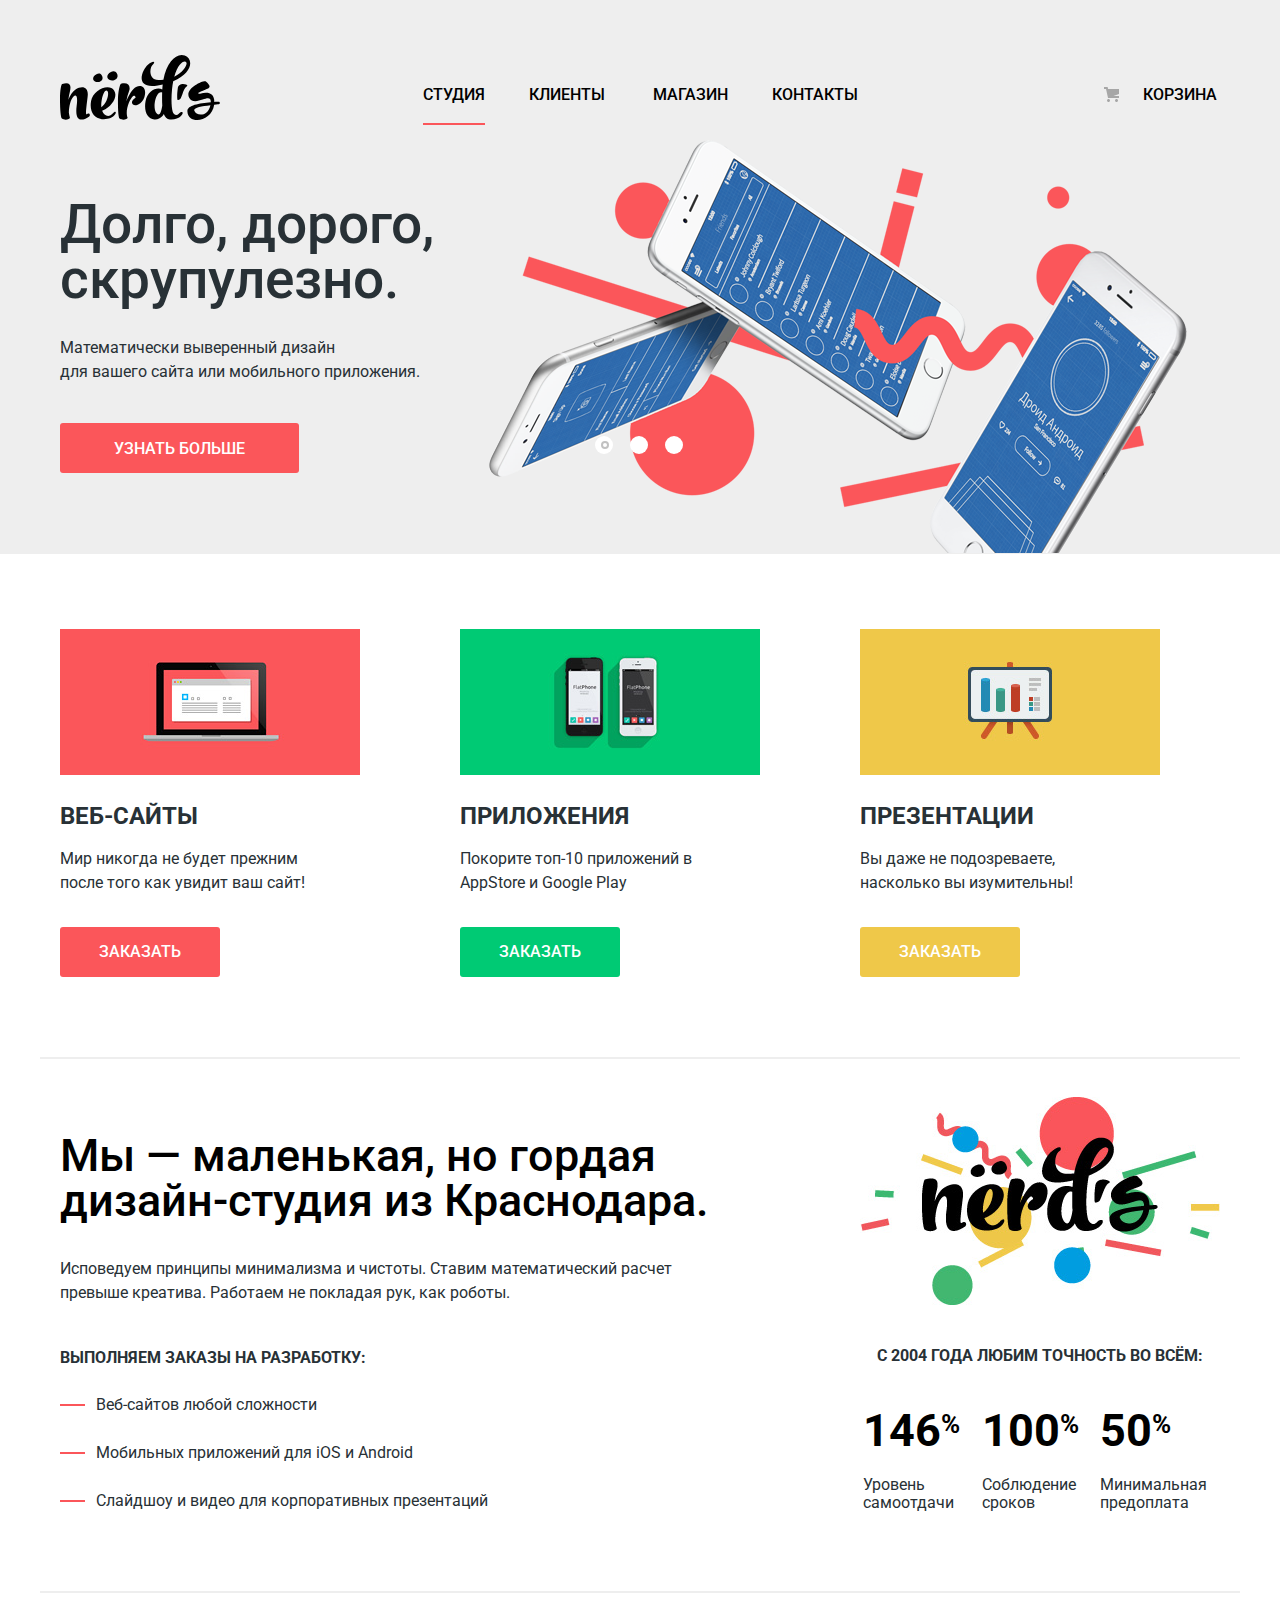
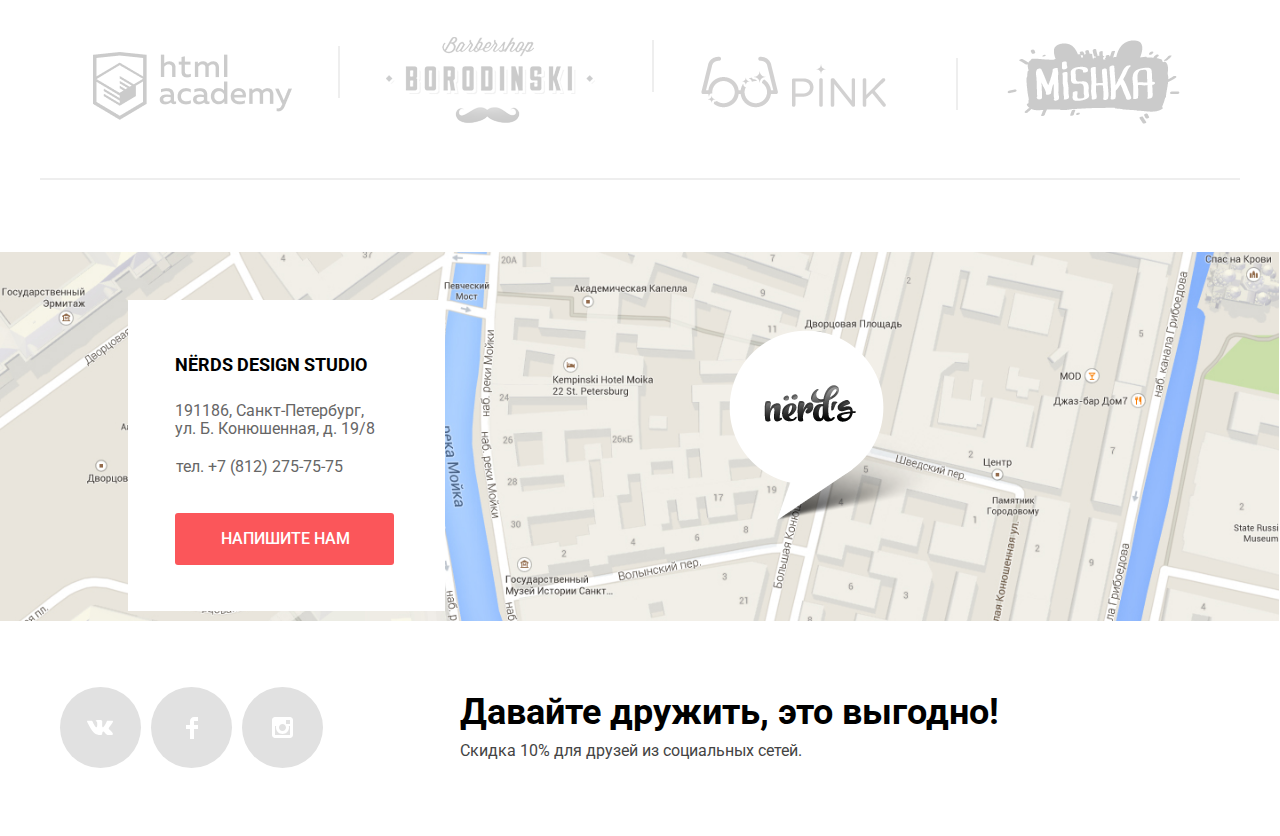
==== index.html @ eb1c71c3 "Вариант вёрстки к сдаче" ====
<!DOCTYPE html>
<html class="page" lang="ru">

<head>
  <meta charset="UTF-8">
  <meta name="viewport" content="width=device-width, initial-scale=1.0">
  <title>Nёrd's</title>
  <link href="https://fonts.googleapis.com/css2?family=Roboto:wght@400;500;700&display=swap" rel="stylesheet">
  <link rel="stylesheet" href="css/normalize.css">
  <link rel="stylesheet" href="css/style.css">
</head>

<body>
  <header class="main-header">
    <nav class="site-navigation">
      <div class="container">
        <div class="site-navigation-wrapper">
          <a class="header-logo"><img src="img/nerds-logo.svg" alt="Магазин сайтов Nёrd's" width="160" height="65"></a>
          <ul class="site-navigation-menu">
            <li class="site-navigation-item">
              <a href="index.html" class="navigation-current">Студия</a>
            </li>
            <li class="site-navigation-item"><a href="#">Клиенты</a>
            </li>
            <li class="site-navigation-item">
              <a href="catalog.html">Магазин</a>
            </li>
            <li class="site-navigation-item">
              <a href="#">Контакты</a>
            </li>
          </ul>
          <div class="cart">
            <a href="#" class="cart-item">Корзина</a>
          </div>
        </div>
      </div>
    </nav>
  </header>

  <main>
    <h1 class="visually-hidden">Магазин готовых сайтов Nёrd's</h1>
    <section class="features">
      <div class="features-wrapper container">
        <h2 class="visually-hidden">Преимущества</h2>
        <div class="slider">
          <ul class="slider-list">
            <li class="slider-item slider-item-active">
              <p class="slider-promo">Долго, дорого, скрупулезно.</p>
              <p class="slider-text">Математически выверенный дизайн<br> для вашего сайта или мобильного приложения.</p>
              <a href="#" class="btn btn-slider">Узнать больше</a>
            </li>
            <li class="slider-item">
              <p class="slider-promo">Любим математику как никто другой</p>
              <p class="slider-text">Никакого креатива, только математические формулы для расчета идеальных пропорций
              </p>
              <a href="#" class="btn">Узнать больше</a>
            </li>
            <li class="slider-item">
              <p class="slider-promo">Только ночь, только хардкор</p>
              <p class="slider-text">Работать днем, как все? Мы против этого. Ближе к полуночи работа только начинается.</p>
              <a href="#" class="btn">Узнать больше</a>
            </li>
          </ul>
          <ul class="slider-navigation">
            <li class="slider-navigation-dots">
              <button type="button" class="navigation-dots current-dot">
                <span class="visually-hidden">Первый слайд</span>
              </button>
            </li>
            <li class="slider-navigation-dots">
              <button type="button" class="navigation-dots">
                <span class="visually-hidden">Второй слайд</span>
              </button>
            </li>
            <li class="slider-navigation-dots">
              <button type="button" class="navigation-dots">
                <span class="visually-hidden">Третий слайд</span>
              </button>
            </li>
          </ul>
        </div>
      </div>
    </section>

    <section class="order container">
      <h2 class="visually-hidden">Выбрать заказ!</h2>
      <ul class="order-list">
        <li class="order-list-item">
          <div class="order-illustration">
            <img src="img/illustration-1.svg" width="300" height="146" alt="Изображение компьютера с вебсайтом">
          </div>
          <h2 class="order-title">Веб-сайты</h2>
          <p class="order-text">
            Мир никогда не будет прежним после того как увидит ваш сайт!
          </p>
          <a href="#" class="btn">Заказать</a>
        </li>
        <li class="order-list-item">
          <div class="order-illustration">
            <img src="img/illustration-2.svg" width="300" height="146" alt="Изображение приложения в телефоне">
          </div>
          <h2 class="order-title">Приложения</h2>
          <p class="order-text">
            Покорите топ-10 приложений в AppStore и Google Play
          </p>
          <a href="#" class="btn btn-green">Заказать</a>
        </li>
        <li class="order-list-item">
          <div class="order-illustration">
            <img src="img/illustration-3.svg" width="300" height="146" alt="Изображение доски с презентацией">
          </div>
          <h2 class="order-title">Презентации</h2>
          <p class="order-text">
            Вы даже не подозреваете, насколько вы изумительны!
          </p>
          <a href="#" class="btn btn-yellow">Заказать</a>
        </li>
      </ul>
    </section>

    <section class="advertising container">
      <h2 class="visually-hidden">О нас</h2>
      <div class="advertising-wrap">
        <p class="advertising-principles-title">
          Мы — маленькая, но гордая дизайн-студия из Краснодара.
        </p>
        <p class="advertising-principles-text">
          Исповедуем принципы минимализма и чистоты. Ставим математический расчет превыше креатива. Работаем не покладая
          рук, как роботы.
        </p>
        <h2 class="work-title">Выполняем заказы на разработку:</h2>
        <ul class="work-list">
          <li class="work-list-item">Веб-сайтов любой сложности</li>
          <li class="work-list-item">Мобильных приложений для iOS и Android</li>
          <li class="work-list-item">Слайдшоу и видео для корпоративных презентаций</li>
        </ul>
      </div>
      <div class="statistics-wrap">
        <div class="statistics-img">
          <img src="img/nerds-illustration-logo.png" width="360" height="208" alt="Логотип Nёrds">
        </div>
        <p class="statistics-title">С 2004 года любим точность во всём:</p>
        <table class="statistics-table">
          <tr class="statistics-title-cell">
            <th class="statistics-item">146<sup>%</sup></th>
            <th class="statistics-item">100<sup>%</sup></th>
            <th class="statistics-item">50<sup>%</sup></th>
          </tr>
          <tr class="statistics-text-cell">
            <td class="statistics-text-item">Уровень самоотдачи</td>
            <td class="statistics-text-item">Соблюдение сроков</td>
            <td class="statistics-text-item">Минимальная предоплата</td>
          </tr>
        </table>
      </div>
    </section>

    <section class="product container">
      <h2 class="visually-hidden">Наши работы</h2>
      <ul class="product-list">
        <li class="product-list-item product-adjustment-one">
          <a href="https://htmlacademy.ru/intensive/htmlcss">
            <img src="img/html-academy.png" width="199" height="68" alt="html academy">
          </a>
        </li>
        <li class="product-list-item product-adjustment-two">
          <a href="#">
            <img src="img/barber.png" width="209" height="90" alt="Barbershop BORODINSKI">
          </a>
        </li>
        <li class="product-list-item product-adjustment-three">
          <a href="#">
            <img src="img/pink.png" width="185" height="52" alt="Pink">
          </a>
        </li>
        <li class="product-list-item product-adjustment-four">
          <a href="#">
            <img src="img/mishka.png" width="173" height="64" alt="Mishka">
          </a>
        </li>
      </ul>
    </section>

  </main>

  <section class="contacts">
    <h2 class="visually-hidden">Как нас найти</h2>
    <div class="contacts-wrapper">
      <div class="map">
        <img src="img/map1.png" alt="Карта с местонахождением компании" width="1440" height="416">
        <div class="information-wrap">
          <h2 class="contacts-title">Nёrds design studio</h2>
          <p class="contacts-text">
            191186, Санкт-Петербург,<br>
            ул. Б. Конюшенная, д. 19/8
          </p>
          <p class="contacts-tel">
            <a href="tel:+7(812)275-75-75">тел. +7 (812) 275-75-75</a>
          </p>
          <button type="button" class="btn btn-contact">Напишите нам</button>
        </div>
        <div class="marker">
          <img src="img/map-marker1.png" width="231" height="190" alt="Маркер нашего местонахождения">
        </div>
      </div>
    </div>
  </section>

  <footer class="site-footer">
    <div class="container">
      <div class="site-footer-wrapper">
        <ul class="socials-list">
          <li class="socials-item">
            <a class ="social-button" href="#">
              <span class="visually-hidden">Вконтакте</span>
              <svg width="27" height="15" viewBox="0 0 27 15" fill="none" xmlns="http://www.w3.org/2000/svg">
                <path d="M16.138 11.51C17.094 11.201 18.318 13.55 19.621 14.449C20.599 15.13 21.348 14.983 21.348 14.983L24.821 14.933C24.821 14.933 26.636 14.821 25.778 13.379C25.707 13.259 25.275 12.31 23.193 10.357C21.016 8.31404 21.311 8.64504 23.932 5.11304C25.529 2.96004 26.168 1.64504 25.968 1.08504C25.776 0.546037 24.603 0.686037 24.603 0.686037L20.69 0.713037C20.309 0.714037 19.986 0.832037 19.839 1.22804C19.836 1.23204 19.218 2.89404 18.394 4.30704C16.653 7.29604 15.958 7.45504 15.67 7.26804C15.009 6.83504 15.176 5.53104 15.176 4.60404C15.176 1.70704 15.608 0.499037 14.33 0.187037C13.903 0.0830374 13.591 0.0150374 12.502 0.00503741C11.11 -0.0159626 9.92797 0.00503743 9.25797 0.334037C8.81297 0.557037 8.47197 1.04604 8.67897 1.07404C8.93897 1.10904 9.52197 1.23404 9.83397 1.66004C10.235 2.21204 10.223 3.44904 10.223 3.44904C10.223 3.44904 10.452 6.86004 9.68297 7.28304C9.15497 7.57304 8.43297 6.98104 6.87997 4.26704C6.08697 2.87904 5.48797 1.34504 5.48797 1.34504C5.48797 1.34504 5.37197 1.06004 5.16197 0.904037C4.91197 0.719037 4.56197 0.660037 4.56197 0.660037L0.84797 0.684037C0.84797 0.684037 0.28997 0.700037 0.0849697 0.946037C-0.0970303 1.16404 0.0699697 1.61404 0.0699697 1.61404C0.0699697 1.61404 2.97897 8.49504 6.27297 11.961C9.29297 15.143 12.725 14.932 12.725 14.932H14.28C14.28 14.932 14.749 14.878 14.989 14.62C15.213 14.38 15.203 13.929 15.203 13.929C15.203 13.929 15.172 11.82 16.138 11.51Z" fill="white"/>
                </svg>
            </a>
          </li>
          <li class="socials-item">
            <a class ="social-button" href="#">
              <span class="visually-hidden">Фейсбук</span>
              <svg width="12" height="22" viewBox="0 0 12 22" fill="none" xmlns="http://www.w3.org/2000/svg">
                <path d="M12 4V0H8C5.79086 0 4 1.79086 4 4V8H0V12H4V22H8V12H12V8H8V4H12Z" fill="white"/>
                </svg>
            </a>
          </li>
          <li class="socials-item">
            <a class ="social-button" href="#">
              <span class="visually-hidden">Инстаграм</span>
              <svg width="21" height="21" viewBox="0 0 21 21" fill="none" xmlns="http://www.w3.org/2000/svg">
                <path fill-rule="evenodd" clip-rule="evenodd" d="M3 0H18C19.65 0 21 1.35 21 3V18C21 19.65 19.65 21 18 21H3C1.35 21 0 19.65 0 18V3C0 1.35 1.35 0 3 0ZM14 10.5C14 8.57 12.43 7 10.5 7C8.57 7 7 8.57 7 10.5C7 12.43 8.57 14 10.5 14C12.43 14 14 12.43 14 10.5ZM3 18V9H4.181C4.0626 9.49127 4.00186 9.99467 4 10.5C4 14.0899 6.91015 17 10.5 17C14.0899 17 17 14.0899 17 10.5C16.9986 9.99464 16.9379 9.49118 16.819 9H18V18H3ZM14 7H18V3H14V7Z" fill="white"/>
                </svg>
            </a>
          </li>
        </ul>
        <div class="discount">
          <p class="discount-title">Давайте дружить, это выгодно!</p>
          <p class="discount-text">Скидка 10% для друзей из социальных сетей.</p>
        </div>
      </div>
    </div>
  </footer>

  <section class="modal">
    <div class="modal-window">
      <h2 class="modal-title">Напишите нам</h2>
      <button type="button" class="modal-close">
        <span class="visually-hidden">Закрыть</span>
      </button>
      <form action="https://echo.htmlacademy.ru" method="post" class="client-form">
        <div class="person-block">
          <label for="person-field">Ваше имя:</label>
          <input type="text" name="person" id="person-field" placeholder="Имя Фамилия">
        </div>
        <div class="email-block">
          <label for="email-field">Ваш email:</label>
          <input type="email" name="email" id="email-field" placeholder="email@example.com">
        </div>
        <div class="message-block">
          <label for="message-form">Текст письма:</label>
          <textarea name="message" id="message-form" rows="5">В свободной форме</textarea>
        </div>
        <div class="submit-block">
          <button type="button" class="btn">Отправить</button>
        </div>
      </form>
    </div>
  </section>

</body>

</html>
---- css/style.css ----
:root {
  --advance-black: #000000;
  --basic-black: #283136;
  --basic-gray: #EEEEEE;
  --modal-close: rgba(251, 86, 90, 0.3);
  --checkbox: #4D4D4D;
  --icon-color: #E1E1E1;

  --special-red: #FB565A;
  --special-red-hower: #E74246;
  --special-red-focus: #D7373B;
  --special-green: #00CA74;
  --special-green-hower: #00BC6C;
  --special-green-focus: #00AA62;
  --special-yellow: #EFC849;
  --special-yellow-hower: #EAB534;
  --special-yellow-focus: #E5A722;
  --special-gray: #444444;
  --extra-gray: #666666;
  --special-white: #ffffff;
  --special-paginator-grey: #DFDFDF;
  --special-scale-grey: #D7DCDF;
  --special-toggle-grey: #ABABAB;
  --current-dot: #C1C1C1;
}

body {
  min-width: 1200px;
  padding: 0;
  margin: 0;
  font-family: "Roboto", sans-serif;
  font-weight: 400;
  font-size: 16px;
  line-height: 24px;
  color: var(--basic-black);
}

a {
  text-decoration: none;
}

img {
  max-width: 100%;
  height: auto;
}

.page {
  height: 100%;
}

.container {
  width: 1160px;
  margin: 0 auto;
  padding-left: 20px;
  padding-right: 20px;
}

.main-header {
  padding-top: 49px;
  background-color: var(--basic-gray);
}

.inner-header {
  margin-bottom: 55px;
}

.header-logo {
  width: 160px;
  height: 65px;
  margin-right: 203px;
}

.inner-logo {
  cursor: pointer;
}

.inner-logo:active {
  opacity: 0.3;
}

.site-navigation {
  text-transform: uppercase;
  font-weight: 500;
  line-height: 30px;
  color: var(--advance-black);
}

.site-navigation-wrapper {
  display: flex;
  justify-content: flex-start;
  align-items: center;
}

.site-navigation-item {
  margin-right: 44px;
}

.site-navigation-item:nth-child(2n) {
  margin-right: 48px;
}

.site-navigation-menu {
  display: flex;
  flex-wrap: wrap;
  justify-content: flex-start;
  align-items: center;
  margin: 0;
  padding: 0;
  margin-right: 187px;
  margin-top: 17px;
  list-style: none;
}

.cart {
  margin-top: 17px;
}

.cart .cart-item {
  position: relative;
  margin-right: 0;
  padding-left: 50px;
}

.cart-item::before {
  content: "";
  position: absolute;
  top: 20px;
  left: 11px;
  width: 15px;
  height: 15px;
  background-image: url("../img/cart-icon.svg");
  background-repeat: no-repeat;
  background-position: 0 0;
}

.site-navigation-menu a,
.cart a {
  display: block;
  margin: 0;
  padding: 13px 0;
  color: var(--advance-black);
}

.navigation-current {
  position: relative;
  top: 1px;
  border-bottom: 2px solid var(--special-red);
}

.site-navigation-menu a:hover,
.cart a:hover {
  color: var(--special-red);
}

.site-navigation-menu a:focus,
.cart a:focus {
  color: var(--advance-black);
  opacity: 0.3;
}

.main-title {
  margin: 0;
  padding-top: 72px;
  padding-bottom: 110px;
  padding-right: 18px;
  font-size: 55px;
  line-height: 55px;
  font-weight: 500;
  text-align: center;
  color: var(--advance-black);
}

.page-catalog {
  display: flex;

}

.sort-block {
  display: flex;
  flex-wrap: wrap;
  justify-content: space-between;
  align-items: baseline;
  margin-bottom: 48px;
}

.sort-list {
  display: flex;
  flex-wrap: wrap;
  margin: 0;
  padding: 0;
  list-style: none;
}

.sort-list-item {
  margin-right: 25px;
}

.sort-list-item:last-child {
  margin-right: 48px;
}

.sort-btn {
  font-size: 14px;
  line-height: 18px;
  color: var(--advance-black);
  text-transform: uppercase;
  opacity: 0.3;
  text-decoration: none;
}

.sort-icon {
  opacity: 0.2;
}

.sort-down {
  margin-right: 14px;
}

.sort-up-icon {
  transform: rotate(180deg);
}

.sort-btn:hover,
.sort-icon:hover {
  color: var(--advance-black);
  opacity: 0.6;
}

.sort-btn:active,
.sort-btn:visited,
.sort-btn-visited,
.sort-icon:active,
.sort-active {
  opacity: 1;
  color: var(--advance-black);
}

/* filter block */

.filters {
  width: 260px;
  margin-right: 140px;
}


.filter-item {
  padding: 0;
  margin: 0;
  margin-bottom: 54px;
  border: none;
}

.range-filter {
  width: 260px;
  margin-top: 35px;
}

.range-controls {
  position: relative;
  height: 41px;
  margin-bottom: 14px;
  padding-top: 39px;
  padding-left: 20px;
  padding-right: 20px;
  background-color: var(--basic-gray);
  border-radius: 3px;
}

.range-controls .scale {
  height: 2px;
  background: var(--special-scale-grey);
}

.range-controls .bar {
  width: 70%;
  height: 2px;
  background: var(--special-green);
}

.range-controls .toggle {
  position: absolute;
  top: 31px;
  left: 0;
  width: 4px;
  height: 4px;
  padding: 0;
  border: 8px solid var(--special-white);
  background-color: var(--special-toggle-grey);
  border-radius: 50%;
  box-shadow: 0 2px 1px rgba(0, 0, 0, 0.15);
  cursor: pointer;
}

.range-controls .toggle-min {
  left: 18px;
}

.range-controls .toggle-max {
  left: 160px;
}

.price-controls {
  display: flex;
  justify-content: space-between;
}

.filters legend {
  font-size: 18px;
  line-height: 30px;
  font-weight: 700;
  margin-bottom: 14px;
  color: var(--advance-black);
  text-transform: uppercase;
}

.price-controls label {
  font-family: "Roboto", "Arial", sans-serif;
  text-transform: uppercase;
  font-size: 16px;
  line-height: 19px;
  color: var(--basic-black);
}

.price-controls input {
  width: 60px;
  margin-left: 10px;
  padding: 10px;
  padding-left: 16px;
  padding-right: 2px;
  text-align: center;
  color: var(--basic-black);
  border: none;
  border-radius: 5px;
  background: var(--basic-gray);
  font-family: inherit;
  font-size: inherit;
}

.max-price input {
  margin-left: 8px;
  padding: 10px;
}

.filter ul {
  margin: 0;
  padding: 0;
  list-style: none;
}

.btn-filter {
  font-size: 16px;
  line-height: 18px;
  font-weight: 500;
  padding: 17px 89px 15px 88px;
  text-align: center;
  color: var(--advance-black);
  background-color: var(--basic-gray);
  text-transform: uppercase;
  border-radius: 3px;
  border: none;
  cursor: pointer;
}

.filter-option {
  margin: 0;
  margin-bottom: 23px;
  padding: 0;
  border: none;
}

.filter-option:first-child {
  margin-bottom: 14px;
}

.filter-list:first-child {
  margin-bottom: 1px;
}

.filter-option label {
  position: relative;
  display: block;
  cursor: pointer;
  user-select: none;
  font-size: 16px;
  line-height: 19px;
  margin-bottom: 23px;
  padding-left: 37px;
  color: var(--basic-black);
}

.filter-input-checkbox+label::before {
  content: "";
  position: absolute;
  left: -3px;
  top: -2px;
  width: 20px;
  height: 20px;
  border: 2px solid var(--checkbox);
  border-radius: 2px;
  opacity: 0.4;
}

.filter-input-checkbox:checked+label::after {
  content: "";
  position: absolute;
  top: -1px;
  left: 2px;
  width: 22px;
  height: 17px;
  background-image: url("../img/tick.svg");
  opacity: 0.4;
}

.filter-input-radio+label::before {
  content: "";
  position: absolute;
  left: -1px;
  top: -3px;
  width: 19px;
  height: 19px;
  border: 3px solid var(--checkbox);
  border-radius: 50%;
  opacity: 0.4;
}

.filter-input-radio:checked+label::after {
  content: "";
  position: absolute;
  left: 7px;
  top: 5px;
  width: 9px;
  height: 9px;
  background-color: var(--checkbox);
  border-radius: 50%;
  opacity: 0.4;
}



.filter-input-checkbox:hover+label::before {
  opacity: 1;
}

.filter-input-checkbox:disabled,
.filter-input-radio:disabled {
  opacity: 0.1;
}

.filter-input-checkbox:disabled+label,
.filter-input-radio:disabled+label {
  opacity: 0.3;
}

/* order block */

.order {
  margin-bottom: 38px;
  padding-bottom: 80px;
  border-bottom: 2px solid var(--basic-gray);
}

.order-list {
  display: flex;
  flex-wrap: wrap;
  justify-content: flex-start;
  margin: 0;
  padding: 0;
  list-style: none;
}

.order-list-item {
  width: 300px;
  margin-right: 100px;
}

.order-list-item:nth-child(3) {
  margin-right: 0;
}

.order-illustration {
  margin-bottom: 19px;
}

.order-title {
  margin: 0;
  margin-bottom: 16px;
  font-size: 24px;
  line-height: 30px;
  font-weight: 700;
  text-transform: uppercase;
}

.order-text {
  margin: 0;
  margin-bottom: 32px;
  padding-right: 40px;
  text-align: left;
}

.btn {
  display: inline-block;
  padding: 16px 39px;
  font-size: 16px;
  line-height: 18px;
  font-weight: 500;
  text-align: center;
  color: var(--special-white);
  text-transform: uppercase;
  background-color: var(--special-red);
  border-radius: 3px;
  border: none;
  cursor: pointer;
}

.btn:focus {
  background-color: var(--special-red-focus);
  box-shadow: inset 0 3px 0 rgba(0, 1, 1, 0.1);
  opacity: 0.3;
}

.btn:hover {
  background-color: var(--special-red-hower);
}

.btn.disabled {
  cursor: default;
  opacity: 0.5;
  background-color: var(--special-red);
}

.btn-green {
  background-color: var(--special-green);
}

.btn-yellow {
  background-color: var(--special-yellow);
}

.btn-green:hover {
  background-color: var(--special-green-hower);
}

.btn-green:focus {
  background-color: var(--special-green-focus);
  box-shadow: inset 0 3px 0 rgba(0, 1, 1, 0.1);
}

.btn-yellow:hover {
  background-color: var(--special-yellow-hower);
}

.btn-yellow:focus {
  background-color: var(--special-yellow-focus);
  box-shadow: inset 0 3px 0 rgba(0, 1, 1, 0.1);
}

/* catalog block */

.catalog {
  margin-bottom: 56px;
}

.sort-title {
  font-size: 18px;
  line-height: 30px;
  font-weight: 700;
  margin: 0;
  margin-right: 266px;
  text-transform: uppercase;
  color: var(--advance-black);
}

.catalog-list {
  display: flex;
  flex-wrap: wrap;
  justify-content: space-between;
  margin: 0;
  padding: 0;
  list-style: none;
}

.catalog-list-item {
  position: relative;
  width: 360px;
  margin-bottom: 23px;
}

.catalog-image {
  margin: 0;
  object-fit: contain;
}

.browser {
  width: 360px;
  min-height: 40px;
  background-image: url(../img/browser.svg);
  background-repeat: no-repeat;
  background-position: 0 0;
  opacity: 0.12;
}

.price-label {
  display: none;
  position: absolute;
  text-align: center;
  box-sizing: border-box;
  min-height: 231px;
  width: 100%;
  top: 59%;
  left: 0;
  padding: 26px 80px 44px 80px;
  background-color: var(--basic-gray);
}

.catalog-list-item:hover .price-label,
.catalog-list-item:hover .browser {
  display: block;
  opacity: 1;
}

.price-label h3 {
  font-size: 18px;
  line-height: 30px;
  font-weight: 700;
  text-transform: uppercase;
  margin-bottom: 12px;
  color: var(--advance-black);
  cursor: pointer;
}

.price-label h3:hover {
  color: var(--special-red);
}

.price-label h3:active {
  color: var(--advance-black);
  opacity: 0.3;
}

.price-label p {
  color: var(--extra-gray);
}

.price-label .btn {
  display: block;
  width: 100%;
  border-radius: 3px;
}

/* footer-block */

.site-footer {
  margin-top: 66px;
  padding-bottom: 68px;
}

.site-footer-wrapper {
  display: flex;
  align-items: center;
}

.socials-list {
  display: flex;
  justify-content: center;
  align-items: center;
  margin: 0;
  margin-right: 127px;
  padding: 0;
  list-style: none;
}

.socials-item {
  margin-right: 10px;
}

.social-button {
  display: flex;
  justify-content: center;
  align-items: center;
  width: 81px;
  height: 81px;
  background-color: var(--icon-color);
  border-radius: 50%;
}

.social-button:hover {
  background-color: var(--special-red-hower);
}

.social-button:active {
  background-color: var(--special-red-focus);
  box-shadow: inset 0px 3px 0px rgba(0, 1, 1, 0.1);
}

.social-button:active path {
  opacity: 0.3;
}

.discount {
  width: 660px;
}

.discount-title {
  font-size: 36px;
  line-height: 36px;
  font-weight: 700;
  margin: 0;
  margin-bottom: 10px;
  color: var(--advance-black);
}

.discount-text {
  margin: 0;
  font-size: 16px;
  line-height: 22px;
  color: var(--special-gray);
}

/* slider */

.features {
  margin-bottom: 75px;
  background-color: var(--basic-gray);
}

.slider {
  position: relative;
  width: 1160px;
}

.slider-list {
  position: relative;
  min-height: 430px;
  width: 1160px;
  margin: 0;
  padding: 0;
  list-style: none;

}

.slider-item {
  position: absolute;
  text-align: left;
  z-index: 1;
  min-height: 430px;
  width: 1160px;
  opacity: 0;
}

.slider-item-active {
  opacity: 1;
  z-index: 2;
}

.slider-item:nth-child(1) {
  background-image: url(../img/nerds-index-slide1.png);
  background-repeat: no-repeat;
  background-position: 395px -2px;
}

.slider-item:nth-child(2) {
  background-image: url(../img/nerds-index-slide2.png);
  background-repeat: no-repeat;
  background-position: 395px -2px;
}

.slider-item:nth-child(3) {
  background-image: url(../img/nerds-index-slide3.png);
  background-repeat: no-repeat;
  background-position: 395px -2px;
}

.slider-promo {
  width: 538px;
  font-size: 55px;
  font-weight: 500;
  line-height: 55px;
  margin: 0;
  margin-bottom: 29px;
  padding-top: 73px;
}

.slider-text {
  width: 416px;
  margin-bottom: 39px;
}

.slider-navigation {
  position: absolute;
  display: flex;
  justify-content: space-between;
  min-width: 88px;
  bottom: 93px;
  right: 537px;
  z-index: 20;
  width: 88px;
  margin: 0;
  padding: 0;
  list-style: none;
}

.slider-navigation-dots .navigation-dots {
  position: relative;
  padding: 0;
  width: 18px;
  height: 18px;
  background-color: var(--special-white);
  border: 0;
  border-radius: 50%;
  cursor: pointer;
}

.current-dot::before {
  content: "";
  position: absolute;
  top: 28%;
  left: 31%;
  width: 4px;
  height: 4px;
  background-color: var(--special-white);
  border-radius: 50%;
  border: 2px solid var(--current-dot);
}

.slider-item .btn {
  padding: 17px 54px 15px 54px;
  border-radius: 3px;
}

/* .slider-item .btn:hover {
  background-color: var(--special-red-hower);
} */

/* advertising block */

.advertising {
  display: flex;
  margin-bottom: 54px;
}

.advertising-wrap {
  width: 900px;
  margin-right: 121px;
  padding-top: 36px;
}

.advertising-principles-title {
  font-size: 45px;
  font-weight: 500;
  line-height: 45px;
  margin: 0;
  margin-bottom: 34px;
  color: var(--advance-black);
}

.advertising-principles-text {
  margin: 0;
  margin-bottom: 41px;
}

.work-title {
  font-size: 16px;
  line-height: 24px;
  padding: 0;
  margin: 0;
  margin-bottom: 23px;
  font-weight: 700;
  text-transform: uppercase;
  color: var(--basic-black);
}

.work-list {
  padding: 0;
  margin: 0;
  list-style: none;
}

.work-list-item {
  position: relative;
  padding-left: 36px;
  margin-bottom: 24px;
}

.work-list-item::before {
  content: "";
  position: absolute;
  left: -0%;
  top: 44%;
  width: 25px;
  height: 2px;
  background-color: var(--special-red);
}

.statistics-wrap {
  width: 360px;
  box-sizing: border-box;
}

.statistics-img {
  width: 360px;
  height: 208px;
}

.statistics-title {
  margin: 0;
  padding-top: 39px;
  padding-bottom: 28px;
  font-weight: 700;
  text-align: center;
  text-transform: uppercase;
}

.statistics-item {
  width: 120px;
  font-size: 45px;
  line-height: 64px;
  font-weight: 700;
  text-align: left;
  color: var(--advance-black);
}

.statistics-item sup {
  font-size: 26px;
  line-height: 40px;
  color: var(--advance-black);
}

.statistics-text-item {
  font-size: inherit;
  line-height: 18px;
}

.statistics-text-item {
  padding-top: 10px;
}

/* product block */

.product {
  margin-bottom: 72px;
  padding-top: 44px;
  padding-bottom: 44px;
  border-top: 2px solid var(--basic-gray);
  border-bottom: 2px solid var(--basic-gray);
}

.product-list-item {
  position: relative;
}

.product-list {
  display: flex;
  flex-wrap: wrap;
  justify-content: space-between;
  margin: 0;
  padding: 0;
  align-items: center;
  list-style: none;
}

/* .product-list-item {
  padding-right: 68px;
  padding-left: 30px;
} */

/* .product-list-item:nth-child(4) {
  padding-left: 0;
  padding-right: 1px;
} */

.product-adjustment-one {
  padding-left: 33px;
  padding-top: 8px;
}

.product-adjustment-two {
  padding-right: 13px;
}

.product-adjustment-three {
  padding-right: 27px;
}

.product-adjustment-four {
  padding-right: 40px;
}

.product-list-item:not(:nth-child(4))::before {
  content: "";
  position: absolute;
  width: 2px;
  height: 52px;
  left: 120%;
  top: 3%;;
  background-color: var(--basic-gray);
}

.product-list-item img {
  opacity: 0.2;
  cursor: pointer;
}

.product-list-item img:hover {
  opacity: 1;
}

.product-list-item img:active {
  opacity: 0.1;
}

/* pagination */

.tor {
  padding-top: 25px;
  padding-bottom: 5px;
}

.paginator-list {
  display: flex;
  flex-wrap: wrap;
  justify-content: flex-start;
  padding: 0;
  margin: 0;
  list-style: none;
}

.paginator-list-item a {
  display: block;
}

.paginator-list-item {
  margin-right: 11px;
  padding: 17px 20px 15px 20px;
  background-color: var(--basic-gray);
  border-radius: 3px;
  cursor: pointer;
}

.paginator-list-item.btn {
  padding: 17px 77px 15px 78px;
  color: var(--advance-black);
  background-color: var(--basic-gray);
}

.paginator-list-item a {
  font-weight: 500;
  line-height: 18px;
  color: var(--advance-black);
}

.paginator-list-item:hover {
  background-color: var(--special-paginator-grey);
}

.paginator-list-item:active {
  box-shadow: inset 0 3px 0 rgba(0, 1, 1, 0.1);
  opacity: 0.3;
}

.paginator-list-item a:visited,
.pagination-visited-item {
  padding: 12px 18px 12px 18px;
  border: 3px solid #DBDBDB;
  background: rgba(0, 0, 0, 0.0001);
}

/* contacts block */

.contacts-wrapper {
  display: flex;
  justify-content: center;
  align-items: center;
  padding-right: 1px;
}

.map {
  position: relative;
}

.map img {
  display: block;
  width: 100%;
}

.information-wrap {
  position: absolute;
  left: 10%;
  top: 13%;
  padding: 50px 51px 46px 47px;
  text-align: left;
  background-color: var(--special-white);
}

.contacts-title {
  margin: 0;
  margin-bottom: 22px;
  font-size: 18px;
  line-height: 30px;
  font-weight: 700;
  text-transform: uppercase;
  color: var(--advance-black);
}

.contacts-text {
  margin: 0;
  margin-bottom: 20px;
  line-height: 18px;
  color: var(--extra-gray);
}

.contacts-tel {
  padding-left: 1px;
  margin: 0;
  margin-bottom: 37px;
  line-height: 18px;
  text-decoration: none;
  cursor: pointer;
}

.contacts-tel a {
  color: var(--extra-gray);
}

.btn-contact {
  padding: 17px 44px 17px 46px;
}

.marker {
  position: absolute;
  left: 57%;
  top: 21%;
}

/* modal */

.modal {
  display: none;
}

.modal-window {
  width: 760px;
  min-height: 445px;
  position: fixed;
  top: 23%;
  left: 20%;
  background-color: var(--special-white);
  box-shadow: 0 20px 40px rgba(0, 0, 0, 0.4);
  padding: 63px 99px 84px 100px;
  z-index: 30;
}

.client-form {
  display: grid;
  grid-template-rows: repeat(3, 1fr);
  grid-template-columns: repeat(2, 1fr);
  grid-column-gap: 40px;
  grid-row-gap: 34px;
}

.modal-title {
  width: 311px;
  font-size: 45px;
  line-height: 53px;
  font-weight: 700;
  margin: 0;
  margin-bottom: 37px;
  color: var(--advance-black);
  box-sizing: border-box;
}

.client-form label {
  display: block;
  margin-bottom: 9px;
  font-size: 16px;
  line-height: 18px;
  font-weight: 700;
  color: var(--advance-black);
}

.client-form input {
  display: block;
  width: 323px;
  padding: 16px;
  padding-bottom: 12px;
  font-size: 16px;
  line-height: 18px;
  font-weight: 400;
  border: 2px solid var(--special-toggle-grey);
  background-color: transparent;
  color: var(--special-gray);
  opacity: 0.5;
  outline: none;
}

.client-form input:hover {
  border: 2px solid var(--extra-gray)
}

.client-form input:focus {
  color: var(--special-gray);
  opacity: 1;
  border: 2px solid var(--advance-black);
}

.client-form input:invalid {
  color: var(--special-red);
  border: 2px solid var(--special-red);
  opacity: 1;
}

.client-form textarea {
  display: block;
  width: 760px;
  min-height: 118px;
  padding-left: 16px;
  padding-top: 16px;
  line-height: 18px;
  font-weight: 400;
  color: var(--special-gray);
  border: 2px solid var(--special-toggle-grey);
  opacity: 0.5;
  box-sizing: border-box;
  outline: none;
}

.client-form textarea:hover {
  border: 2px solid var(--extra-gray)
}

.client-form textarea:focus {
  color: var(--special-gray);
  opacity: 1;
  border: 2px solid var(--advance-black);
}

.client-form .btn {
  display: block;
  margin-top: 14px;
  padding: 17px 84px 15px 85px;
}

.person-block {
  grid-column: 1/2;
  grid-row: 1/2;
}

.email-block {
  grid-column: 2/3;
  grid-row: 1/2;
}

.message-block {
  grid-column: 1/3;
  grid-row: 2/3;
}

.submit-block {
  grid-column: 1/2;
  grid-row: 3/4;
}

.modal-close {
  position: absolute;
  top: 10%;
  right: 10%;
  width: 21px;
  height: 21px;
  background-color: transparent;
  border: 0;
  cursor: pointer;
}

.modal-close::before,
.modal-close::after {
  content: "";
  position: absolute;
  width: 5px;
  height: 26px;
  background-color: var(--modal-close);
}

.modal-close::before {
  transform: rotate(45deg);
}

.modal-close::after {
  transform: rotate(-45deg);
}

.modal-close:hover::before,
.modal-close:hover::after {
  background-color: var(--special-red-hower)
}

.modal-close:active::before,
.modal-close:active::after {
  opacity: 0.1;
}

.visually-hidden:not(:focus):not(:active),
input[type="checkbox"].visually-hidden,
input[type="radio"].visually-hidden {
  position: absolute;
  width: 1px;
  height: 1px;
  margin: -1px;
  border: 0;
  padding: 0;
  white-space: nowrap;
  clip-path: inset(100%);
  clip: rect(0 0 0 0);
  overflow: hidden;
}
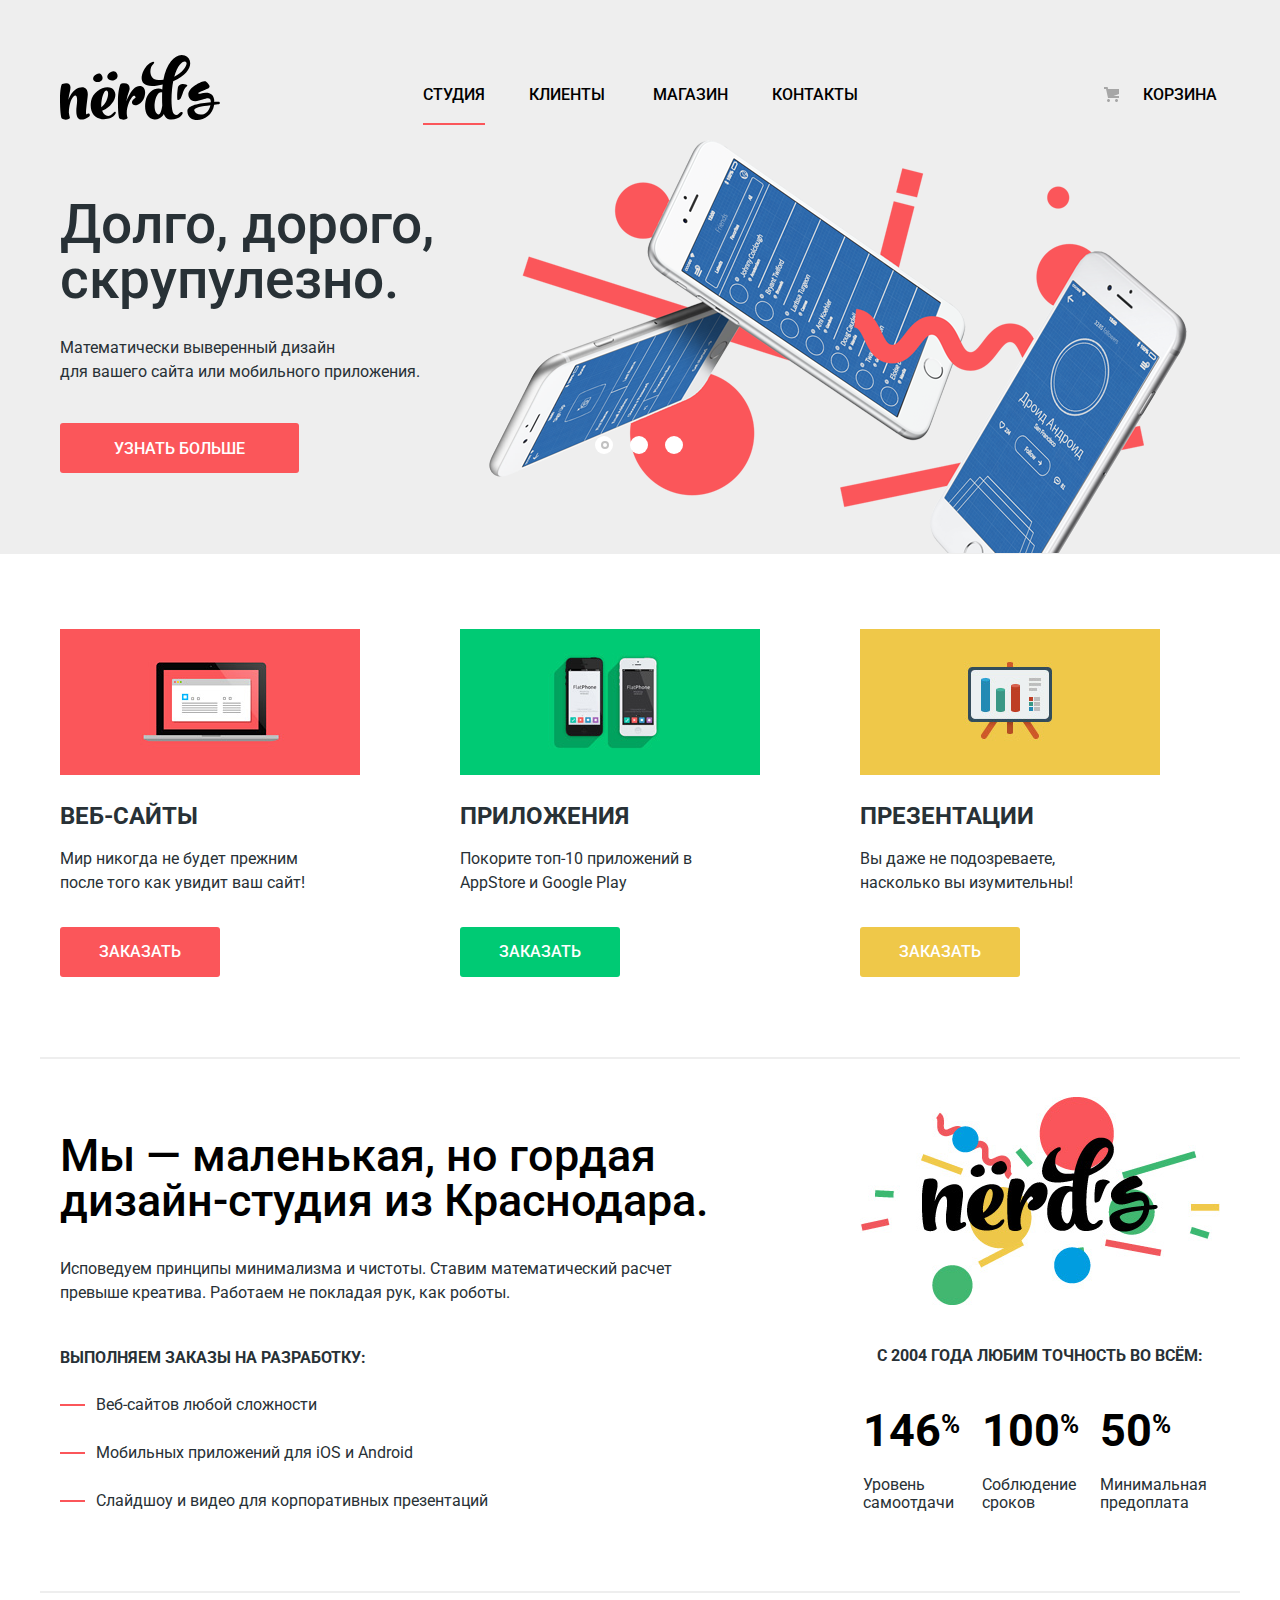
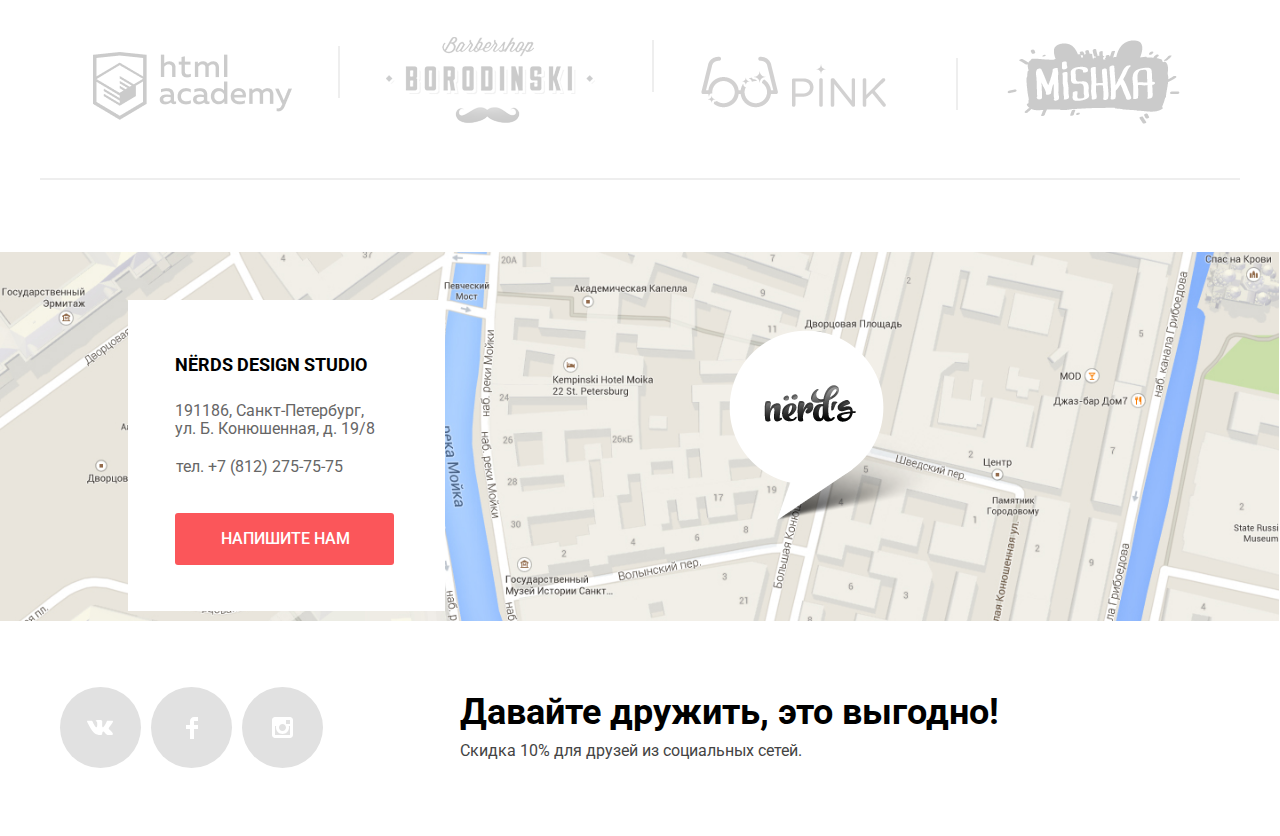
==== commit 7c50dc09: "Начало правок" ====
--- a/index.html
+++ b/index.html
@@ -57,7 +57,8 @@
             </li>
             <li class="slider-item">
               <p class="slider-promo">Только ночь, только хардкор</p>
-              <p class="slider-text">Работать днем, как все? Мы против этого. Ближе к полуночи работа только начинается.</p>
+              <p class="slider-text">Работать днем, как все? Мы против этого. Ближе к полуночи работа только начинается.
+              </p>
               <a href="#" class="btn">Узнать больше</a>
             </li>
           </ul>
@@ -87,7 +88,7 @@
       <ul class="order-list">
         <li class="order-list-item">
           <div class="order-illustration">
-            <img src="img/illustration-1.svg" width="300" height="146" alt="Изображение компьютера с вебсайтом">
+            <img src="img/illustration-1.jpg" width="300" height="146" alt="Изображение компьютера с вебсайтом">
           </div>
           <h2 class="order-title">Веб-сайты</h2>
           <p class="order-text">
@@ -97,7 +98,7 @@
         </li>
         <li class="order-list-item">
           <div class="order-illustration">
-            <img src="img/illustration-2.svg" width="300" height="146" alt="Изображение приложения в телефоне">
+            <img src="img/illustration-2.jpg" width="300" height="146" alt="Изображение приложения в телефоне">
           </div>
           <h2 class="order-title">Приложения</h2>
           <p class="order-text">
@@ -107,7 +108,7 @@
         </li>
         <li class="order-list-item">
           <div class="order-illustration">
-            <img src="img/illustration-3.svg" width="300" height="146" alt="Изображение доски с презентацией">
+            <img src="img/illustration-3.jpg" width="300" height="146" alt="Изображение доски с презентацией">
           </div>
           <h2 class="order-title">Презентации</h2>
           <p class="order-text">
@@ -195,7 +196,7 @@
             ул. Б. Конюшенная, д. 19/8
           </p>
           <p class="contacts-tel">
-            <a href="tel:+7(812)275-75-75">тел. +7 (812) 275-75-75</a>
+            <a href="tel:+7812275-75-75">тел. +7 (812) 275-75-75</a>
           </p>
           <button type="button" class="btn btn-contact">Напишите нам</button>
         </div>
@@ -211,27 +212,31 @@
       <div class="site-footer-wrapper">
         <ul class="socials-list">
           <li class="socials-item">
-            <a class ="social-button" href="#">
+            <a class="social-button" href="#">
               <span class="visually-hidden">Вконтакте</span>
               <svg width="27" height="15" viewBox="0 0 27 15" fill="none" xmlns="http://www.w3.org/2000/svg">
-                <path d="M16.138 11.51C17.094 11.201 18.318 13.55 19.621 14.449C20.599 15.13 21.348 14.983 21.348 14.983L24.821 14.933C24.821 14.933 26.636 14.821 25.778 13.379C25.707 13.259 25.275 12.31 23.193 10.357C21.016 8.31404 21.311 8.64504 23.932 5.11304C25.529 2.96004 26.168 1.64504 25.968 1.08504C25.776 0.546037 24.603 0.686037 24.603 0.686037L20.69 0.713037C20.309 0.714037 19.986 0.832037 19.839 1.22804C19.836 1.23204 19.218 2.89404 18.394 4.30704C16.653 7.29604 15.958 7.45504 15.67 7.26804C15.009 6.83504 15.176 5.53104 15.176 4.60404C15.176 1.70704 15.608 0.499037 14.33 0.187037C13.903 0.0830374 13.591 0.0150374 12.502 0.00503741C11.11 -0.0159626 9.92797 0.00503743 9.25797 0.334037C8.81297 0.557037 8.47197 1.04604 8.67897 1.07404C8.93897 1.10904 9.52197 1.23404 9.83397 1.66004C10.235 2.21204 10.223 3.44904 10.223 3.44904C10.223 3.44904 10.452 6.86004 9.68297 7.28304C9.15497 7.57304 8.43297 6.98104 6.87997 4.26704C6.08697 2.87904 5.48797 1.34504 5.48797 1.34504C5.48797 1.34504 5.37197 1.06004 5.16197 0.904037C4.91197 0.719037 4.56197 0.660037 4.56197 0.660037L0.84797 0.684037C0.84797 0.684037 0.28997 0.700037 0.0849697 0.946037C-0.0970303 1.16404 0.0699697 1.61404 0.0699697 1.61404C0.0699697 1.61404 2.97897 8.49504 6.27297 11.961C9.29297 15.143 12.725 14.932 12.725 14.932H14.28C14.28 14.932 14.749 14.878 14.989 14.62C15.213 14.38 15.203 13.929 15.203 13.929C15.203 13.929 15.172 11.82 16.138 11.51Z" fill="white"/>
-                </svg>
+                <path
+                  d="M16.138 11.51C17.094 11.201 18.318 13.55 19.621 14.449C20.599 15.13 21.348 14.983 21.348 14.983L24.821 14.933C24.821 14.933 26.636 14.821 25.778 13.379C25.707 13.259 25.275 12.31 23.193 10.357C21.016 8.31404 21.311 8.64504 23.932 5.11304C25.529 2.96004 26.168 1.64504 25.968 1.08504C25.776 0.546037 24.603 0.686037 24.603 0.686037L20.69 0.713037C20.309 0.714037 19.986 0.832037 19.839 1.22804C19.836 1.23204 19.218 2.89404 18.394 4.30704C16.653 7.29604 15.958 7.45504 15.67 7.26804C15.009 6.83504 15.176 5.53104 15.176 4.60404C15.176 1.70704 15.608 0.499037 14.33 0.187037C13.903 0.0830374 13.591 0.0150374 12.502 0.00503741C11.11 -0.0159626 9.92797 0.00503743 9.25797 0.334037C8.81297 0.557037 8.47197 1.04604 8.67897 1.07404C8.93897 1.10904 9.52197 1.23404 9.83397 1.66004C10.235 2.21204 10.223 3.44904 10.223 3.44904C10.223 3.44904 10.452 6.86004 9.68297 7.28304C9.15497 7.57304 8.43297 6.98104 6.87997 4.26704C6.08697 2.87904 5.48797 1.34504 5.48797 1.34504C5.48797 1.34504 5.37197 1.06004 5.16197 0.904037C4.91197 0.719037 4.56197 0.660037 4.56197 0.660037L0.84797 0.684037C0.84797 0.684037 0.28997 0.700037 0.0849697 0.946037C-0.0970303 1.16404 0.0699697 1.61404 0.0699697 1.61404C0.0699697 1.61404 2.97897 8.49504 6.27297 11.961C9.29297 15.143 12.725 14.932 12.725 14.932H14.28C14.28 14.932 14.749 14.878 14.989 14.62C15.213 14.38 15.203 13.929 15.203 13.929C15.203 13.929 15.172 11.82 16.138 11.51Z"
+                  fill="white" />
+              </svg>
             </a>
           </li>
           <li class="socials-item">
-            <a class ="social-button" href="#">
+            <a class="social-button" href="#">
               <span class="visually-hidden">Фейсбук</span>
               <svg width="12" height="22" viewBox="0 0 12 22" fill="none" xmlns="http://www.w3.org/2000/svg">
-                <path d="M12 4V0H8C5.79086 0 4 1.79086 4 4V8H0V12H4V22H8V12H12V8H8V4H12Z" fill="white"/>
-                </svg>
+                <path d="M12 4V0H8C5.79086 0 4 1.79086 4 4V8H0V12H4V22H8V12H12V8H8V4H12Z" fill="white" />
+              </svg>
             </a>
           </li>
           <li class="socials-item">
-            <a class ="social-button" href="#">
+            <a class="social-button" href="#">
               <span class="visually-hidden">Инстаграм</span>
               <svg width="21" height="21" viewBox="0 0 21 21" fill="none" xmlns="http://www.w3.org/2000/svg">
-                <path fill-rule="evenodd" clip-rule="evenodd" d="M3 0H18C19.65 0 21 1.35 21 3V18C21 19.65 19.65 21 18 21H3C1.35 21 0 19.65 0 18V3C0 1.35 1.35 0 3 0ZM14 10.5C14 8.57 12.43 7 10.5 7C8.57 7 7 8.57 7 10.5C7 12.43 8.57 14 10.5 14C12.43 14 14 12.43 14 10.5ZM3 18V9H4.181C4.0626 9.49127 4.00186 9.99467 4 10.5C4 14.0899 6.91015 17 10.5 17C14.0899 17 17 14.0899 17 10.5C16.9986 9.99464 16.9379 9.49118 16.819 9H18V18H3ZM14 7H18V3H14V7Z" fill="white"/>
-                </svg>
+                <path fill-rule="evenodd" clip-rule="evenodd"
+                  d="M3 0H18C19.65 0 21 1.35 21 3V18C21 19.65 19.65 21 18 21H3C1.35 21 0 19.65 0 18V3C0 1.35 1.35 0 3 0ZM14 10.5C14 8.57 12.43 7 10.5 7C8.57 7 7 8.57 7 10.5C7 12.43 8.57 14 10.5 14C12.43 14 14 12.43 14 10.5ZM3 18V9H4.181C4.0626 9.49127 4.00186 9.99467 4 10.5C4 14.0899 6.91015 17 10.5 17C14.0899 17 17 14.0899 17 10.5C16.9986 9.99464 16.9379 9.49118 16.819 9H18V18H3ZM14 7H18V3H14V7Z"
+                  fill="white" />
+              </svg>
             </a>
           </li>
         </ul>
@@ -263,12 +268,12 @@
           <textarea name="message" id="message-form" rows="5">В свободной форме</textarea>
         </div>
         <div class="submit-block">
-          <button type="button" class="btn">Отправить</button>
+          <button type="submit" class="btn">Отправить</button>
         </div>
       </form>
     </div>
   </section>
 
+  <script src="js/main.js"></script>
 </body>
-
 </html>
--- a/css/style.css
+++ b/css/style.css
@@ -2,6 +2,7 @@
   --advance-black: #000000;
   --basic-black: #283136;
   --basic-gray: #EEEEEE;
+  --advance-grey: #C4C4C4;
   --modal-close: rgba(251, 86, 90, 0.3);
   --checkbox: #4D4D4D;
   --icon-color: #E1E1E1;
@@ -28,7 +29,7 @@
   min-width: 1200px;
   padding: 0;
   margin: 0;
-  font-family: "Roboto", sans-serif;
+  font-family: "Roboto","Adrial", sans-serif;
   font-weight: 400;
   font-size: 16px;
   line-height: 24px;
@@ -317,7 +318,7 @@
   font-family: "Roboto", "Arial", sans-serif;
   text-transform: uppercase;
   font-size: 16px;
-  line-height: 19px;
+  line-height: 22px;
   color: var(--basic-black);
 }
 
@@ -329,6 +330,8 @@
   padding-right: 2px;
   text-align: center;
   color: var(--basic-black);
+  font-size: 16px;
+  line-height: 22px;
   border: none;
   border-radius: 5px;
   background: var(--basic-gray);
@@ -358,7 +361,17 @@
   text-transform: uppercase;
   border-radius: 3px;
   border: none;
+  outline: none;
   cursor: pointer;
+}
+
+.btn-filter:hover {
+  background-color: var(--special-paginator-grey);
+}
+
+.btn-filter:active {
+  box-shadow: inset 0 3px 0 rgba(0, 1, 1, 0.1);
+  opacity: 0.6;
 }
 
 .filter-option {
@@ -377,6 +390,7 @@
 }
 
 .filter-option label {
+  font-family: "Roboto","Adrial", sans-serif;
   position: relative;
   display: block;
   cursor: pointer;
@@ -437,7 +451,8 @@
 
 
 
-.filter-input-checkbox:hover+label::before {
+.filter-input-checkbox:hover+label::before,
+.filter-input-radio:hover+label::before{
   opacity: 1;
 }
 
@@ -503,6 +518,7 @@
   font-size: 16px;
   line-height: 18px;
   font-weight: 500;
+  vertical-align: center;
   text-align: center;
   color: var(--special-white);
   text-transform: uppercase;
@@ -586,8 +602,12 @@
 }
 
 .catalog-image {
+  width: 358px;
+  height: 578px;
   margin: 0;
   object-fit: contain;
+  border: 1px solid var(--advance-grey);
+  border-radius: 0 0 6px 6px;
 }
 
 .browser {
@@ -608,7 +628,7 @@
   width: 100%;
   top: 59%;
   left: 0;
-  padding: 26px 80px 44px 80px;
+  padding: 26px 53px 44px 52px;
   background-color: var(--basic-gray);
 }
 
@@ -638,12 +658,15 @@
 }
 
 .price-label p {
+  font-size: 16px;
+  line-height: 18px;
   color: var(--extra-gray);
 }
 
 .price-label .btn {
   display: block;
-  width: 100%;
+  width: 200px;
+  margin: 0 auto;
   border-radius: 3px;
 }
 
@@ -1054,7 +1077,7 @@
 
 .paginator-list-item:active {
   box-shadow: inset 0 3px 0 rgba(0, 1, 1, 0.1);
-  opacity: 0.3;
+  opacity: 0.6;
 }
 
 .paginator-list-item a:visited,
@@ -1135,6 +1158,10 @@
 
 .modal {
   display: none;
+}
+
+.modal-show {
+  display: block;
 }
 
 .modal-window {
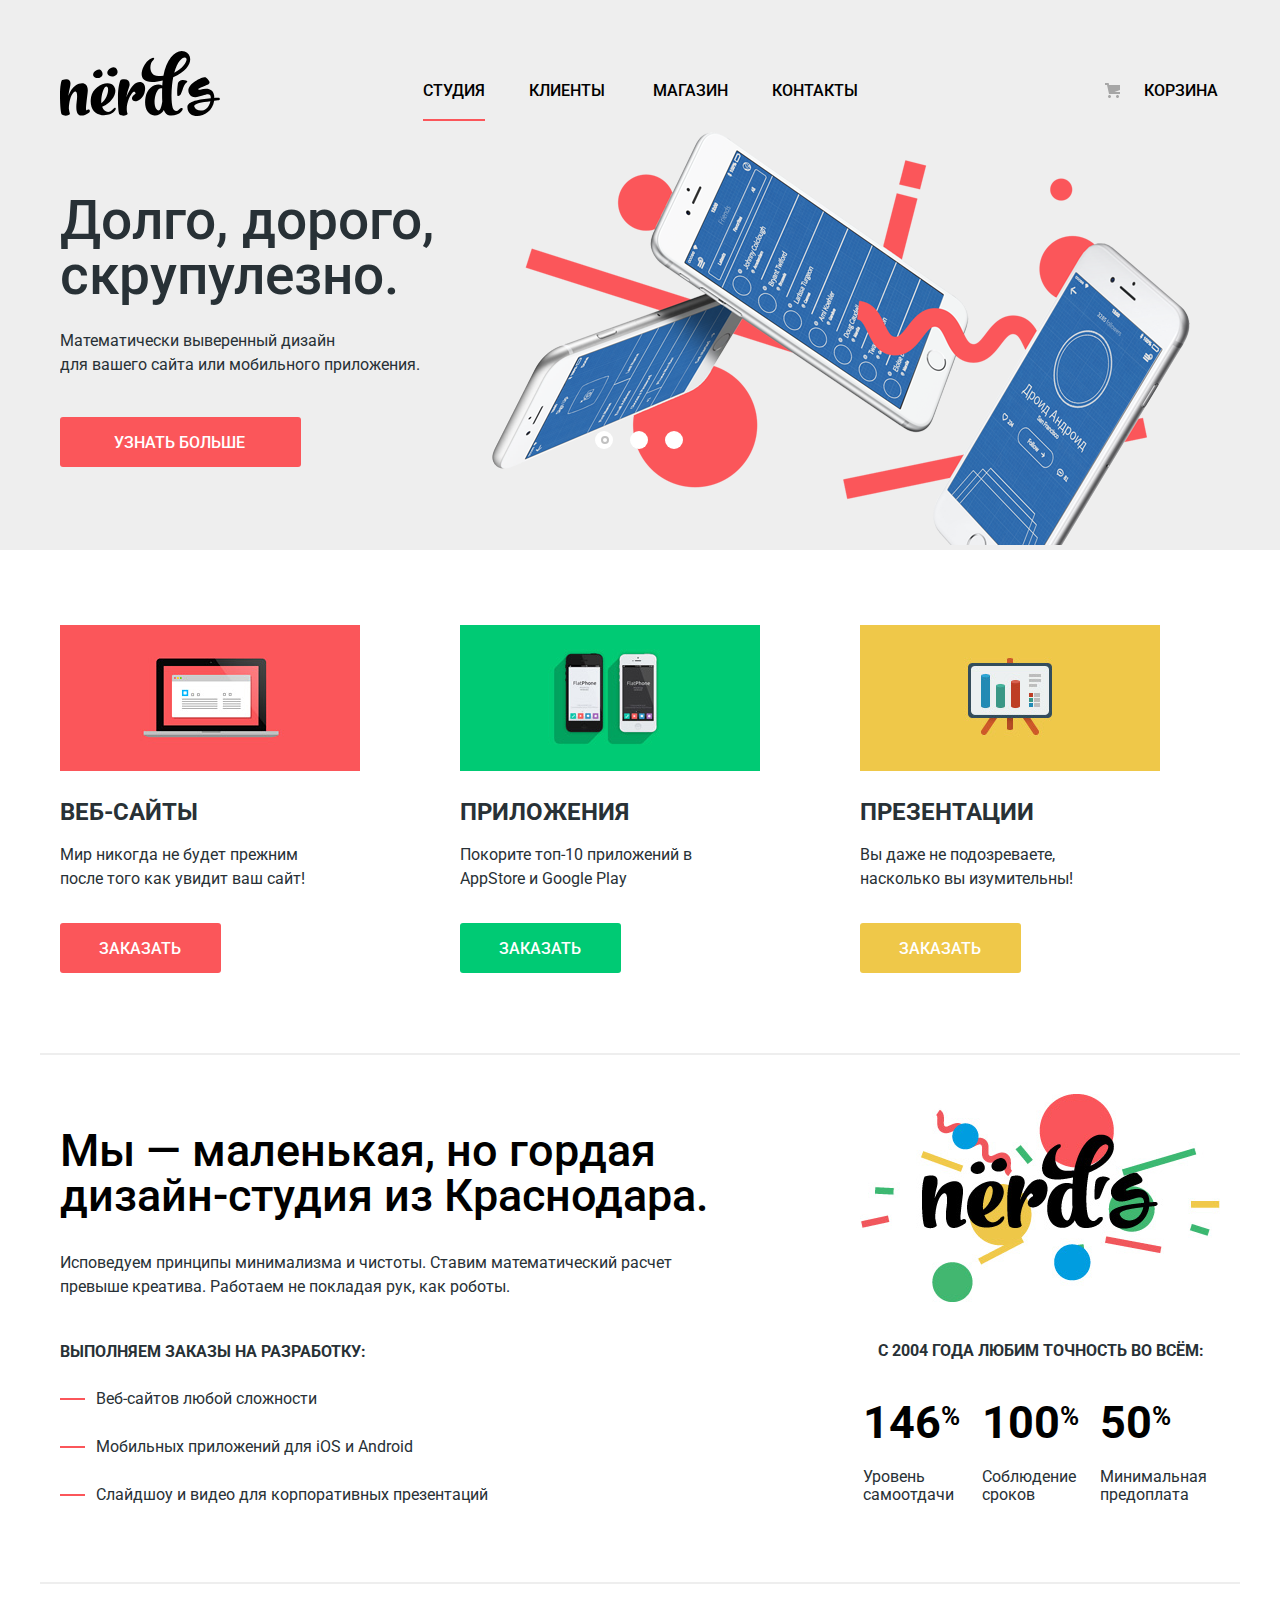
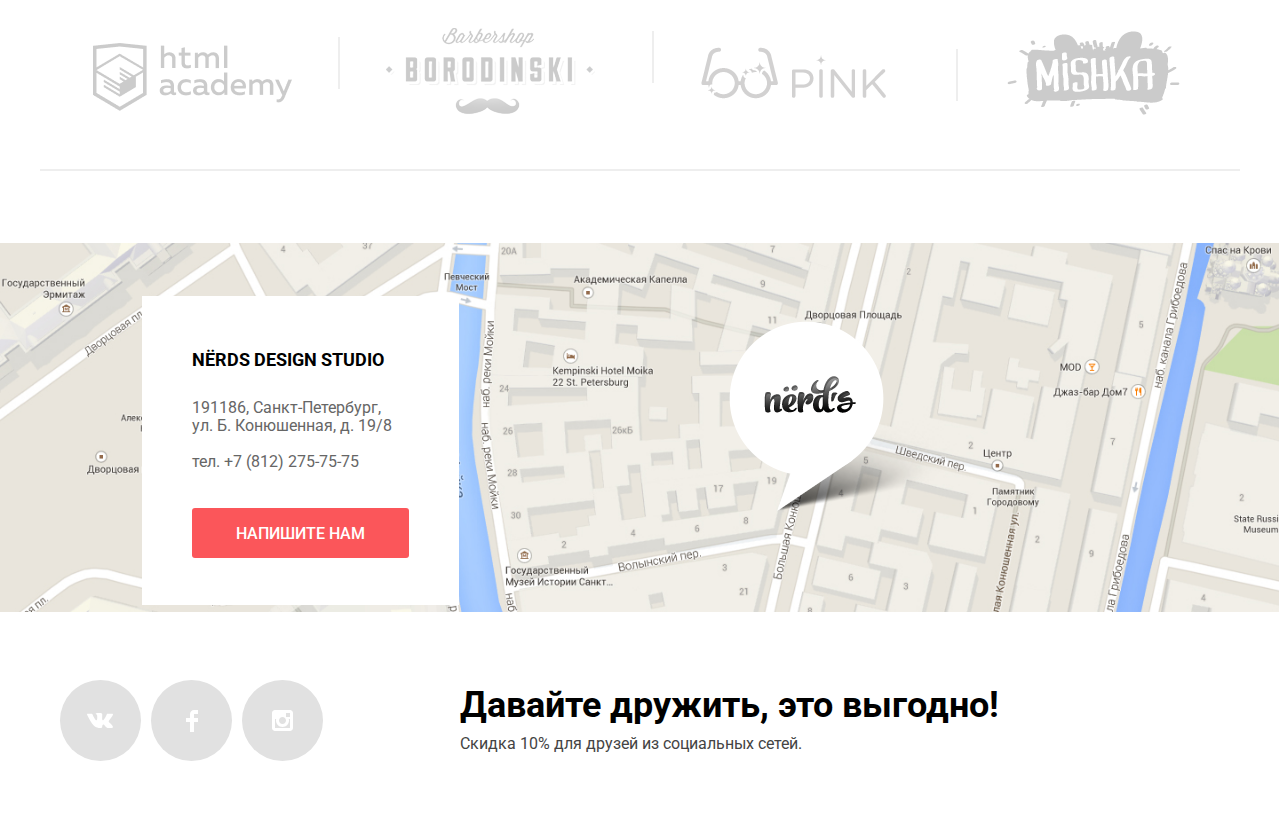
==== commit 22994801: "Правки к сдаче" ====
--- a/index.html
+++ b/index.html
@@ -47,19 +47,25 @@
             <li class="slider-item slider-item-active">
               <p class="slider-promo">Долго, дорого, скрупулезно.</p>
               <p class="slider-text">Математически выверенный дизайн<br> для вашего сайта или мобильного приложения.</p>
-              <a href="#" class="btn btn-slider">Узнать больше</a>
+              <a href="#" class="btn btn-slider">
+                <span class="btn-text">Узнать больше</span>
+              </a>
             </li>
             <li class="slider-item">
               <p class="slider-promo">Любим математику как никто другой</p>
               <p class="slider-text">Никакого креатива, только математические формулы для расчета идеальных пропорций
               </p>
-              <a href="#" class="btn">Узнать больше</a>
+              <a href="#" class="btn btn-slider">
+                <span class="btn-text">Узнать больше</span>
+              </a>
             </li>
             <li class="slider-item">
               <p class="slider-promo">Только ночь, только хардкор</p>
               <p class="slider-text">Работать днем, как все? Мы против этого. Ближе к полуночи работа только начинается.
               </p>
-              <a href="#" class="btn">Узнать больше</a>
+              <a href="#" class="btn btn-slider">
+                <span class="btn-text">Узнать больше</span>
+              </a>
             </li>
           </ul>
           <ul class="slider-navigation">
@@ -94,7 +100,9 @@
           <p class="order-text">
             Мир никогда не будет прежним после того как увидит ваш сайт!
           </p>
-          <a href="#" class="btn">Заказать</a>
+          <a href="#" class="btn">
+            <span class="btn-text">Заказать</span>
+          </a>
         </li>
         <li class="order-list-item">
           <div class="order-illustration">
@@ -104,7 +112,9 @@
           <p class="order-text">
             Покорите топ-10 приложений в AppStore и Google Play
           </p>
-          <a href="#" class="btn btn-green">Заказать</a>
+          <a href="#" class="btn btn-green">
+            <span class="btn-text">Заказать</span>
+          </a>
         </li>
         <li class="order-list-item">
           <div class="order-illustration">
@@ -114,7 +124,9 @@
           <p class="order-text">
             Вы даже не подозреваете, насколько вы изумительны!
           </p>
-          <a href="#" class="btn btn-yellow">Заказать</a>
+          <a href="#" class="btn btn-yellow">
+            <span class="btn-text">Заказать</span>
+          </a>
         </li>
       </ul>
     </section>
@@ -198,7 +210,9 @@
           <p class="contacts-tel">
             <a href="tel:+7812275-75-75">тел. +7 (812) 275-75-75</a>
           </p>
-          <button type="button" class="btn btn-contact">Напишите нам</button>
+          <button type="button" class="btn btn-contact">
+            <span class="btn-text">Напишите нам</span>
+          </button>
         </div>
         <div class="marker">
           <img src="img/map-marker1.png" width="231" height="190" alt="Маркер нашего местонахождения">
@@ -268,12 +282,15 @@
           <textarea name="message" id="message-form" rows="5">В свободной форме</textarea>
         </div>
         <div class="submit-block">
-          <button type="submit" class="btn">Отправить</button>
+          <button type="submit" class="btn">
+            <span class="btn-text">Отправить</span>
+          </button>
         </div>
       </form>
     </div>
   </section>
 
-  <script src="js/main.js"></script>
+  <script src="js/minify.js"></script>
 </body>
+
 </html>
--- a/css/style.css
+++ b/css/style.css
@@ -57,15 +57,16 @@
 }
 
 .main-header {
-  padding-top: 49px;
+  padding-top: 45px;
   background-color: var(--basic-gray);
 }
 
 .inner-header {
-  margin-bottom: 55px;
+  margin-bottom: 52px;
 }
 
 .header-logo {
+  flex-shrink: 0;
   width: 160px;
   height: 65px;
   margin-right: 203px;
@@ -107,7 +108,7 @@
   align-items: center;
   margin: 0;
   padding: 0;
-  margin-right: 187px;
+  margin-right: 188px;
   margin-top: 17px;
   list-style: none;
 }
@@ -247,7 +248,7 @@
 .filter-item {
   padding: 0;
   margin: 0;
-  margin-bottom: 54px;
+  margin-bottom: 51px;
   border: none;
 }
 
@@ -326,8 +327,8 @@
   width: 60px;
   margin-left: 10px;
   padding: 10px;
-  padding-left: 16px;
-  padding-right: 2px;
+  padding-left: 8px;
+  padding-right: 10px;
   text-align: center;
   color: var(--basic-black);
   font-size: 16px;
@@ -361,7 +362,6 @@
   text-transform: uppercase;
   border-radius: 3px;
   border: none;
-  outline: none;
   cursor: pointer;
 }
 
@@ -376,17 +376,17 @@
 
 .filter-option {
   margin: 0;
-  margin-bottom: 23px;
+  margin-bottom: 20px;
   padding: 0;
   border: none;
-}
-
-.filter-option:first-child {
-  margin-bottom: 14px;
 }
 
 .filter-list:first-child {
   margin-bottom: 1px;
+}
+
+.filter-option:last-child label {
+  margin-bottom: 0;
 }
 
 .filter-option label {
@@ -405,10 +405,10 @@
 .filter-input-checkbox+label::before {
   content: "";
   position: absolute;
-  left: -3px;
+  left: -1px;
   top: -2px;
-  width: 20px;
-  height: 20px;
+  width: 18px;
+  height: 18px;
   border: 2px solid var(--checkbox);
   border-radius: 2px;
   opacity: 0.4;
@@ -456,6 +456,11 @@
   opacity: 1;
 }
 
+.filter-input-checkbox:focus + label:before,
+.filter-input-radio:focus + label:before {
+  opacity: 1;
+}
+
 .filter-input-checkbox:disabled,
 .filter-input-radio:disabled {
   opacity: 0.1;
@@ -466,10 +471,11 @@
   opacity: 0.3;
 }
 
+
 /* order block */
 
 .order {
-  margin-bottom: 38px;
+  margin-bottom: 39px;
   padding-bottom: 80px;
   border-bottom: 2px solid var(--basic-gray);
 }
@@ -514,7 +520,7 @@
 
 .btn {
   display: inline-block;
-  padding: 16px 39px;
+  padding: 17px 40px 15px 39px;
   font-size: 16px;
   line-height: 18px;
   font-weight: 500;
@@ -526,11 +532,15 @@
   border-radius: 3px;
   border: none;
   cursor: pointer;
-}
-
-.btn:focus {
+  outline: none;
+}
+
+.btn:active {
   background-color: var(--special-red-focus);
-  box-shadow: inset 0 3px 0 rgba(0, 1, 1, 0.1);
+  box-shadow: inset 0px 3px 0px rgba(0, 1, 1, 0.1);
+}
+
+.btn:active .btn-text {
   opacity: 0.3;
 }
 
@@ -573,7 +583,7 @@
 /* catalog block */
 
 .catalog {
-  margin-bottom: 56px;
+  margin-bottom: 55px;
 }
 
 .sort-title {
@@ -598,7 +608,9 @@
 .catalog-list-item {
   position: relative;
   width: 360px;
+  min-height: 578px;
   margin-bottom: 23px;
+  overflow: hidden;
 }
 
 .catalog-image {
@@ -624,11 +636,12 @@
   position: absolute;
   text-align: center;
   box-sizing: border-box;
+  border-radius: 0 0 6px 6px;
+  width: 100%;
   min-height: 231px;
-  width: 100%;
-  top: 59%;
+  bottom: 7px;
   left: 0;
-  padding: 26px 53px 44px 52px;
+  padding: 8px 53px 36px 52px;
   background-color: var(--basic-gray);
 }
 
@@ -643,6 +656,8 @@
   line-height: 30px;
   font-weight: 700;
   text-transform: uppercase;
+  margin: 0;
+  margin-top: 19px;
   margin-bottom: 12px;
   color: var(--advance-black);
   cursor: pointer;
@@ -660,7 +675,14 @@
 .price-label p {
   font-size: 16px;
   line-height: 18px;
+  margin: 0;
+  margin-bottom: 33px;
   color: var(--extra-gray);
+}
+
+.price-label .first-label {
+  padding-left: 27px;
+  padding-right: 29px;
 }
 
 .price-label .btn {
@@ -673,7 +695,7 @@
 /* footer-block */
 
 .site-footer {
-  margin-top: 66px;
+  margin-top: 68px;
   padding-bottom: 68px;
 }
 
@@ -758,7 +780,7 @@
   margin: 0;
   padding: 0;
   list-style: none;
-
+  overflow: hidden;
 }
 
 .slider-item {
@@ -778,19 +800,20 @@
 .slider-item:nth-child(1) {
   background-image: url(../img/nerds-index-slide1.png);
   background-repeat: no-repeat;
-  background-position: 395px -2px;
+  background-position: 398px -6px;
 }
 
 .slider-item:nth-child(2) {
   background-image: url(../img/nerds-index-slide2.png);
   background-repeat: no-repeat;
-  background-position: 395px -2px;
+  background-position: 398px -6px;
 }
 
 .slider-item:nth-child(3) {
   background-image: url(../img/nerds-index-slide3.png);
   background-repeat: no-repeat;
-  background-position: 395px -2px;
+  background-position: 398px -6px;
+
 }
 
 .slider-promo {
@@ -799,13 +822,13 @@
   font-weight: 500;
   line-height: 55px;
   margin: 0;
-  margin-bottom: 29px;
+  margin-bottom: 26px;
   padding-top: 73px;
 }
 
 .slider-text {
   width: 416px;
-  margin-bottom: 39px;
+  margin-bottom: 40px;
 }
 
 .slider-navigation {
@@ -813,7 +836,7 @@
   display: flex;
   justify-content: space-between;
   min-width: 88px;
-  bottom: 93px;
+  bottom: 94px;
   right: 537px;
   z-index: 20;
   width: 88px;
@@ -846,25 +869,21 @@
 }
 
 .slider-item .btn {
-  padding: 17px 54px 15px 54px;
+  padding: 17px 56px 15px 54px;
   border-radius: 3px;
 }
 
-/* .slider-item .btn:hover {
-  background-color: var(--special-red-hower);
-} */
-
 /* advertising block */
 
 .advertising {
   display: flex;
-  margin-bottom: 54px;
+  margin-bottom: 51px;
 }
 
 .advertising-wrap {
   width: 900px;
   margin-right: 121px;
-  padding-top: 36px;
+  padding-top: 34px;
 }
 
 .advertising-principles-title {
@@ -872,7 +891,7 @@
   font-weight: 500;
   line-height: 45px;
   margin: 0;
-  margin-bottom: 34px;
+  margin-bottom: 33px;
   color: var(--advance-black);
 }
 
@@ -926,8 +945,9 @@
 
 .statistics-title {
   margin: 0;
-  padding-top: 39px;
-  padding-bottom: 28px;
+  padding-top: 37px;
+  padding-left: 2px;
+  padding-bottom: 25px;
   font-weight: 700;
   text-align: center;
   text-transform: uppercase;
@@ -1033,7 +1053,7 @@
 
 /* pagination */
 
-.tor {
+.paginator {
   padding-top: 25px;
   padding-bottom: 5px;
 }
@@ -1107,16 +1127,16 @@
 
 .information-wrap {
   position: absolute;
-  left: 10%;
-  top: 13%;
-  padding: 50px 51px 46px 47px;
+  left: 142px;
+  top: 53px;
+  padding: 49px 50px 47px 50px;
   text-align: left;
   background-color: var(--special-white);
 }
 
 .contacts-title {
   margin: 0;
-  margin-bottom: 22px;
+  margin-bottom: 24px;
   font-size: 18px;
   line-height: 30px;
   font-weight: 700;
@@ -1126,13 +1146,12 @@
 
 .contacts-text {
   margin: 0;
-  margin-bottom: 20px;
+  margin-bottom: 18px;
   line-height: 18px;
   color: var(--extra-gray);
 }
 
 .contacts-tel {
-  padding-left: 1px;
   margin: 0;
   margin-bottom: 37px;
   line-height: 18px;
@@ -1145,7 +1164,7 @@
 }
 
 .btn-contact {
-  padding: 17px 44px 17px 46px;
+  padding: 17px 44px 15px 44px;
 }
 
 .marker {
@@ -1165,20 +1184,20 @@
 }
 
 .modal-window {
-  width: 760px;
-  min-height: 445px;
+  min-width: 580px;
+  min-height: 500px;
   position: fixed;
-  top: 23%;
-  left: 20%;
+  top: 198px;
+  left: 331px;
   background-color: var(--special-white);
   box-shadow: 0 20px 40px rgba(0, 0, 0, 0.4);
-  padding: 63px 99px 84px 100px;
+  padding: 63px 101px 27px 96px;
   z-index: 30;
 }
 
 .client-form {
   display: grid;
-  grid-template-rows: repeat(3, 1fr);
+  grid-template-rows: repeat(3, 77px);
   grid-template-columns: repeat(2, 1fr);
   grid-column-gap: 40px;
   grid-row-gap: 34px;
@@ -1284,12 +1303,13 @@
 .submit-block {
   grid-column: 1/2;
   grid-row: 3/4;
+  padding-top: 68px;
 }
 
 .modal-close {
   position: absolute;
-  top: 10%;
-  right: 10%;
+  top: 65px;
+  right: 95px;
   width: 21px;
   height: 21px;
   background-color: transparent;
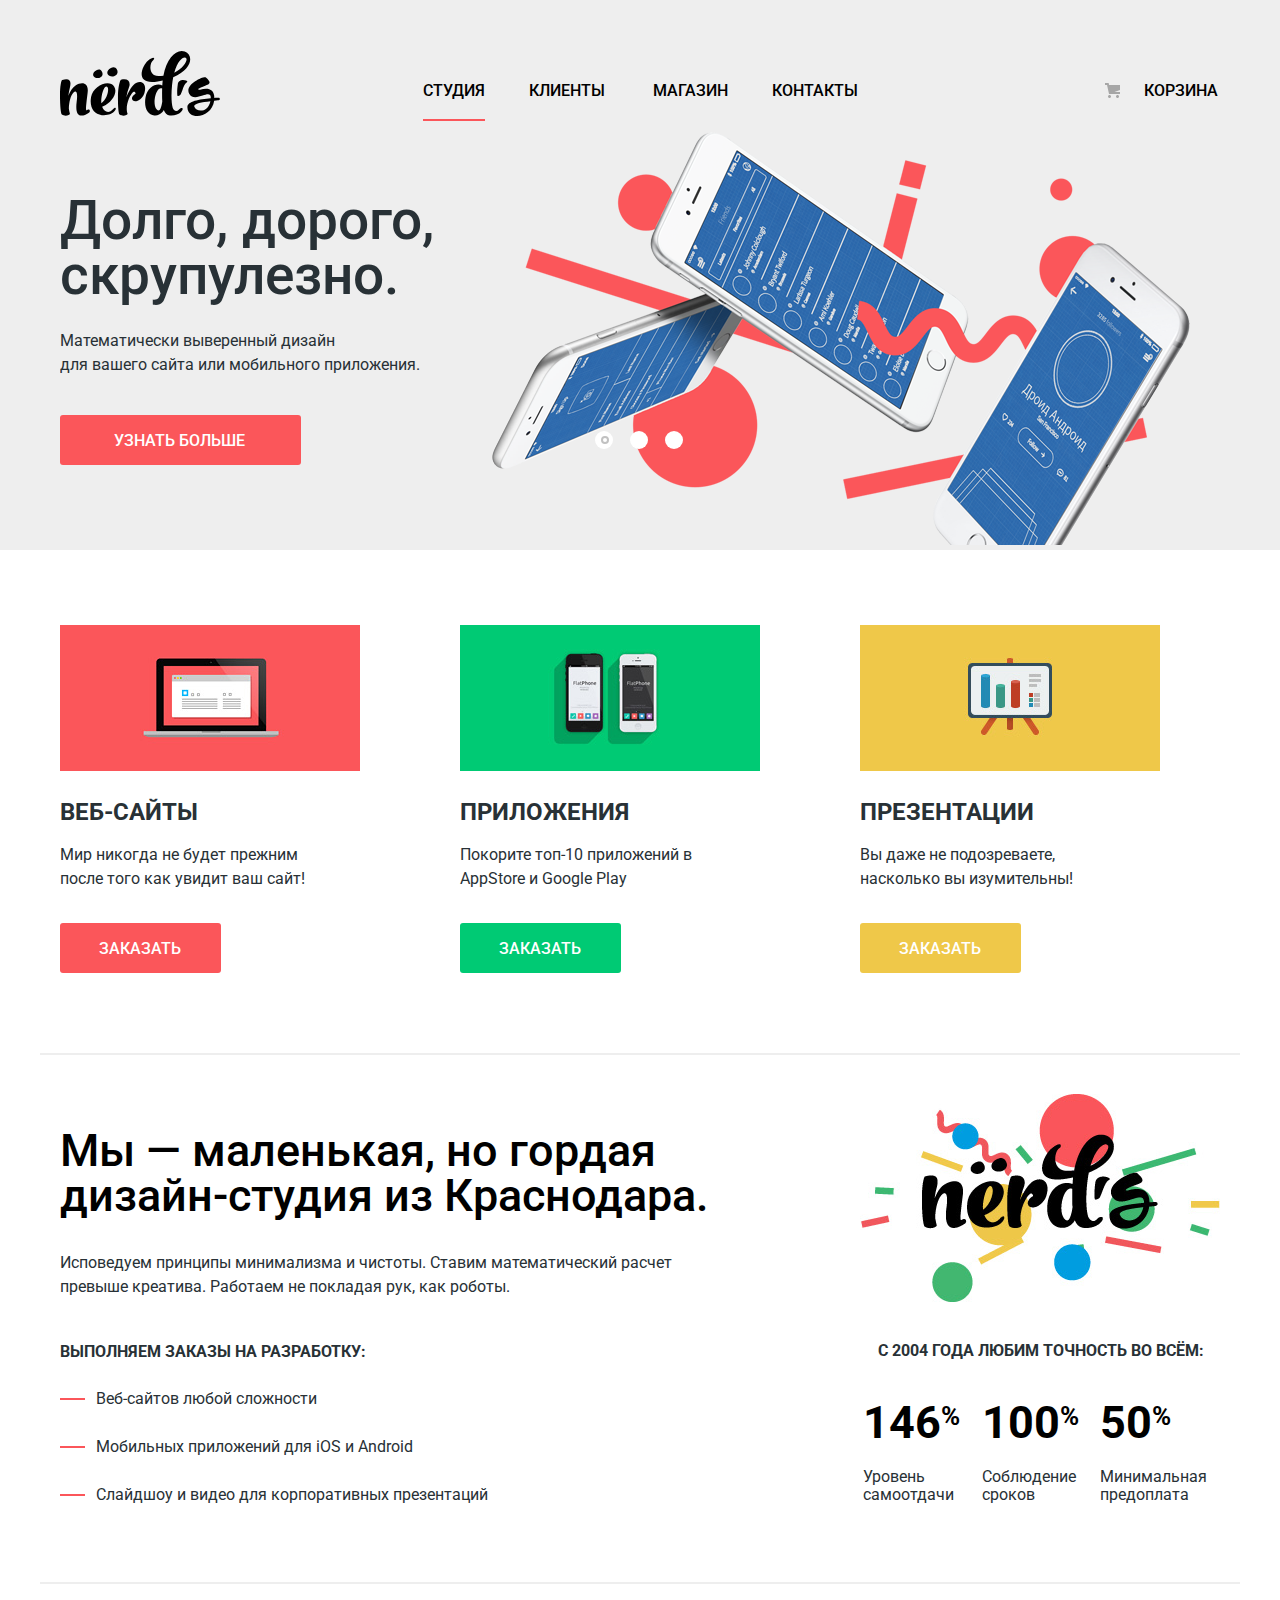
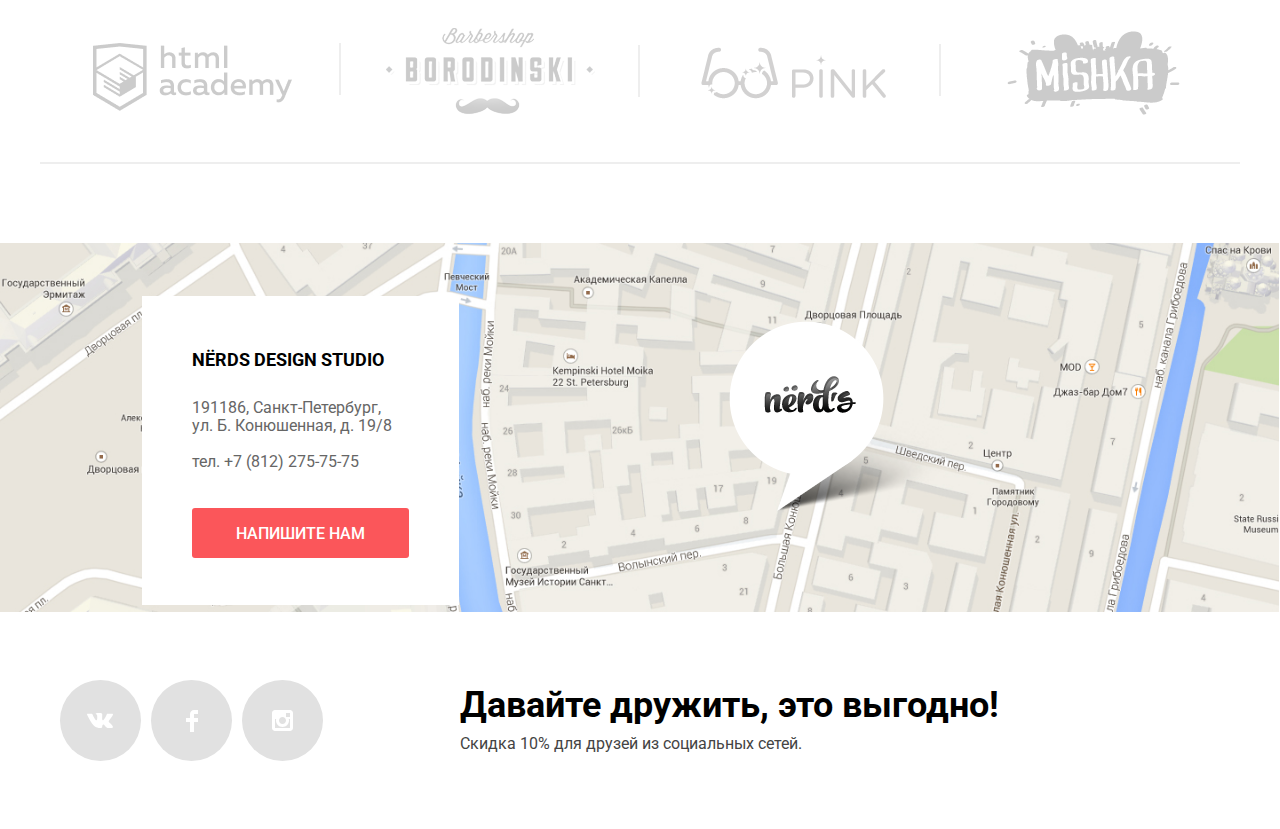
==== commit bcac4f67: "Сохранение правок" ====
--- a/index.html
+++ b/index.html
@@ -55,7 +55,7 @@
               <p class="slider-promo">Любим математику как никто другой</p>
               <p class="slider-text">Никакого креатива, только математические формулы для расчета идеальных пропорций
               </p>
-              <a href="#" class="btn btn-slider">
+              <a href="#" class="btn">
                 <span class="btn-text">Узнать больше</span>
               </a>
             </li>
@@ -208,7 +208,7 @@
             ул. Б. Конюшенная, д. 19/8
           </p>
           <p class="contacts-tel">
-            <a href="tel:+7812275-75-75">тел. +7 (812) 275-75-75</a>
+            <a href="tel:+78122757575">тел. +7 (812) 275-75-75</a>
           </p>
           <button type="button" class="btn btn-contact">
             <span class="btn-text">Напишите нам</span>
--- a/css/style.css
+++ b/css/style.css
@@ -3,9 +3,13 @@
   --basic-black: #283136;
   --basic-gray: #EEEEEE;
   --advance-grey: #C4C4C4;
+  --modal-shadow: rgba(0, 0, 0, 0.4);
   --modal-close: rgba(251, 86, 90, 0.3);
+  --range-control-shadow: rgba(0, 0, 0, 0.15);
+  --btn-shadow: rgba(0, 1, 1, 0.1);
   --checkbox: #4D4D4D;
   --icon-color: #E1E1E1;
+  --paginator-background: rgba(0, 0, 0, 0.0001);
 
   --special-red: #FB565A;
   --special-red-hower: #E74246;
@@ -29,7 +33,7 @@
   min-width: 1200px;
   padding: 0;
   margin: 0;
-  font-family: "Roboto","Adrial", sans-serif;
+  font-family: "Roboto","Arial", sans-serif;
   font-weight: 400;
   font-size: 16px;
   line-height: 24px;
@@ -174,7 +178,6 @@
 
 .page-catalog {
   display: flex;
-
 }
 
 .sort-block {
@@ -289,7 +292,7 @@
   border: 8px solid var(--special-white);
   background-color: var(--special-toggle-grey);
   border-radius: 50%;
-  box-shadow: 0 2px 1px rgba(0, 0, 0, 0.15);
+  box-shadow: 0 2px 1px var(--range-control-shadow);
   cursor: pointer;
 }
 
@@ -370,34 +373,40 @@
 }
 
 .btn-filter:active {
-  box-shadow: inset 0 3px 0 rgba(0, 1, 1, 0.1);
+  box-shadow: inset 0 3px 0 var(--btn-shadow);
   opacity: 0.6;
 }
 
 .filter-option {
   margin: 0;
+  padding: 0;
+  border: none;
+}
+
+.radio-filter {
+  margin-bottom: 24px;
+}
+
+.checkbox-filter {
+  margin-bottom: 27px;
+}
+
+.filter-list li {
+  margin-bottom: 22px;
+}
+
+.filter-list .filter-item-four {
   margin-bottom: 20px;
-  padding: 0;
-  border: none;
-}
-
-.filter-list:first-child {
-  margin-bottom: 1px;
-}
-
-.filter-option:last-child label {
-  margin-bottom: 0;
 }
 
 .filter-option label {
-  font-family: "Roboto","Adrial", sans-serif;
+  font-family: "Roboto","Arial", sans-serif;
   position: relative;
   display: block;
   cursor: pointer;
   user-select: none;
   font-size: 16px;
   line-height: 19px;
-  margin-bottom: 23px;
   padding-left: 37px;
   color: var(--basic-black);
 }
@@ -532,12 +541,11 @@
   border-radius: 3px;
   border: none;
   cursor: pointer;
-  outline: none;
 }
 
 .btn:active {
   background-color: var(--special-red-focus);
-  box-shadow: inset 0px 3px 0px rgba(0, 1, 1, 0.1);
+  box-shadow: inset 0px 3px 0px var(--btn-shadow);
 }
 
 .btn:active .btn-text {
@@ -568,7 +576,7 @@
 
 .btn-green:focus {
   background-color: var(--special-green-focus);
-  box-shadow: inset 0 3px 0 rgba(0, 1, 1, 0.1);
+  box-shadow: inset 0 3px 0 var(--btn-shadow);
 }
 
 .btn-yellow:hover {
@@ -577,7 +585,7 @@
 
 .btn-yellow:focus {
   background-color: var(--special-yellow-focus);
-  box-shadow: inset 0 3px 0 rgba(0, 1, 1, 0.1);
+  box-shadow: inset 0 3px 0 var(--btn-shadow);
 }
 
 /* catalog block */
@@ -734,7 +742,7 @@
 
 .social-button:active {
   background-color: var(--special-red-focus);
-  box-shadow: inset 0px 3px 0px rgba(0, 1, 1, 0.1);
+  box-shadow: inset 0px 3px 0px var(--btn-shadow);
 }
 
 .social-button:active path {
@@ -828,8 +836,27 @@
 
 .slider-text {
   width: 416px;
-  margin-bottom: 40px;
-}
+  margin-bottom: 38px;
+}
+
+.slider-item:nth-child(2) .slider-promo {
+  margin-bottom: 38px;
+}
+
+.slider-item:nth-child(2) .slider-text {
+  margin-bottom: 26px;
+}
+
+.slider-item:nth-child(3) .slider-promo {
+  width: 500px;
+  margin-bottom: 38px;
+}
+
+.slider-item:nth-child(3) .slider-text {
+  width: 350px;
+  margin-bottom: 26px;
+}
+
 
 .slider-navigation {
   position: absolute;
@@ -980,9 +1007,9 @@
 /* product block */
 
 .product {
-  margin-bottom: 72px;
+  margin-bottom: 79px;
   padding-top: 44px;
-  padding-bottom: 44px;
+  padding-bottom: 37px;
   border-top: 2px solid var(--basic-gray);
   border-bottom: 2px solid var(--basic-gray);
 }
@@ -1000,16 +1027,6 @@
   align-items: center;
   list-style: none;
 }
-
-/* .product-list-item {
-  padding-right: 68px;
-  padding-left: 30px;
-} */
-
-/* .product-list-item:nth-child(4) {
-  padding-left: 0;
-  padding-right: 1px;
-} */
 
 .product-adjustment-one {
   padding-left: 33px;
@@ -1028,13 +1045,33 @@
   padding-right: 40px;
 }
 
-.product-list-item:not(:nth-child(4))::before {
+.product-adjustment-one::after {
   content: "";
   position: absolute;
   width: 2px;
   height: 52px;
-  left: 120%;
-  top: 3%;;
+  left: 279px;
+  top: 8px;
+  background-color: var(--basic-gray);
+}
+
+.product-adjustment-two::after {
+  content: "";
+  position: absolute;
+  width: 2px;
+  height: 52px;
+  left: 252px;
+  top: 17px;
+  background-color: var(--basic-gray);
+}
+
+.product-adjustment-three::after {
+  content: "";
+  position: absolute;
+  width: 2px;
+  height: 52px;
+  left: 238px;
+  top: -3px;
   background-color: var(--basic-gray);
 }
 
@@ -1096,7 +1133,7 @@
 }
 
 .paginator-list-item:active {
-  box-shadow: inset 0 3px 0 rgba(0, 1, 1, 0.1);
+  box-shadow: inset 0 3px 0 var(--btn-shadow);
   opacity: 0.6;
 }
 
@@ -1104,7 +1141,7 @@
 .pagination-visited-item {
   padding: 12px 18px 12px 18px;
   border: 3px solid #DBDBDB;
-  background: rgba(0, 0, 0, 0.0001);
+  background: var(--paginator-background);
 }
 
 /* contacts block */
@@ -1190,7 +1227,7 @@
   top: 198px;
   left: 331px;
   background-color: var(--special-white);
-  box-shadow: 0 20px 40px rgba(0, 0, 0, 0.4);
+  box-shadow: 0 20px 40px var(--modal-shadow);
   padding: 63px 101px 27px 96px;
   z-index: 30;
 }
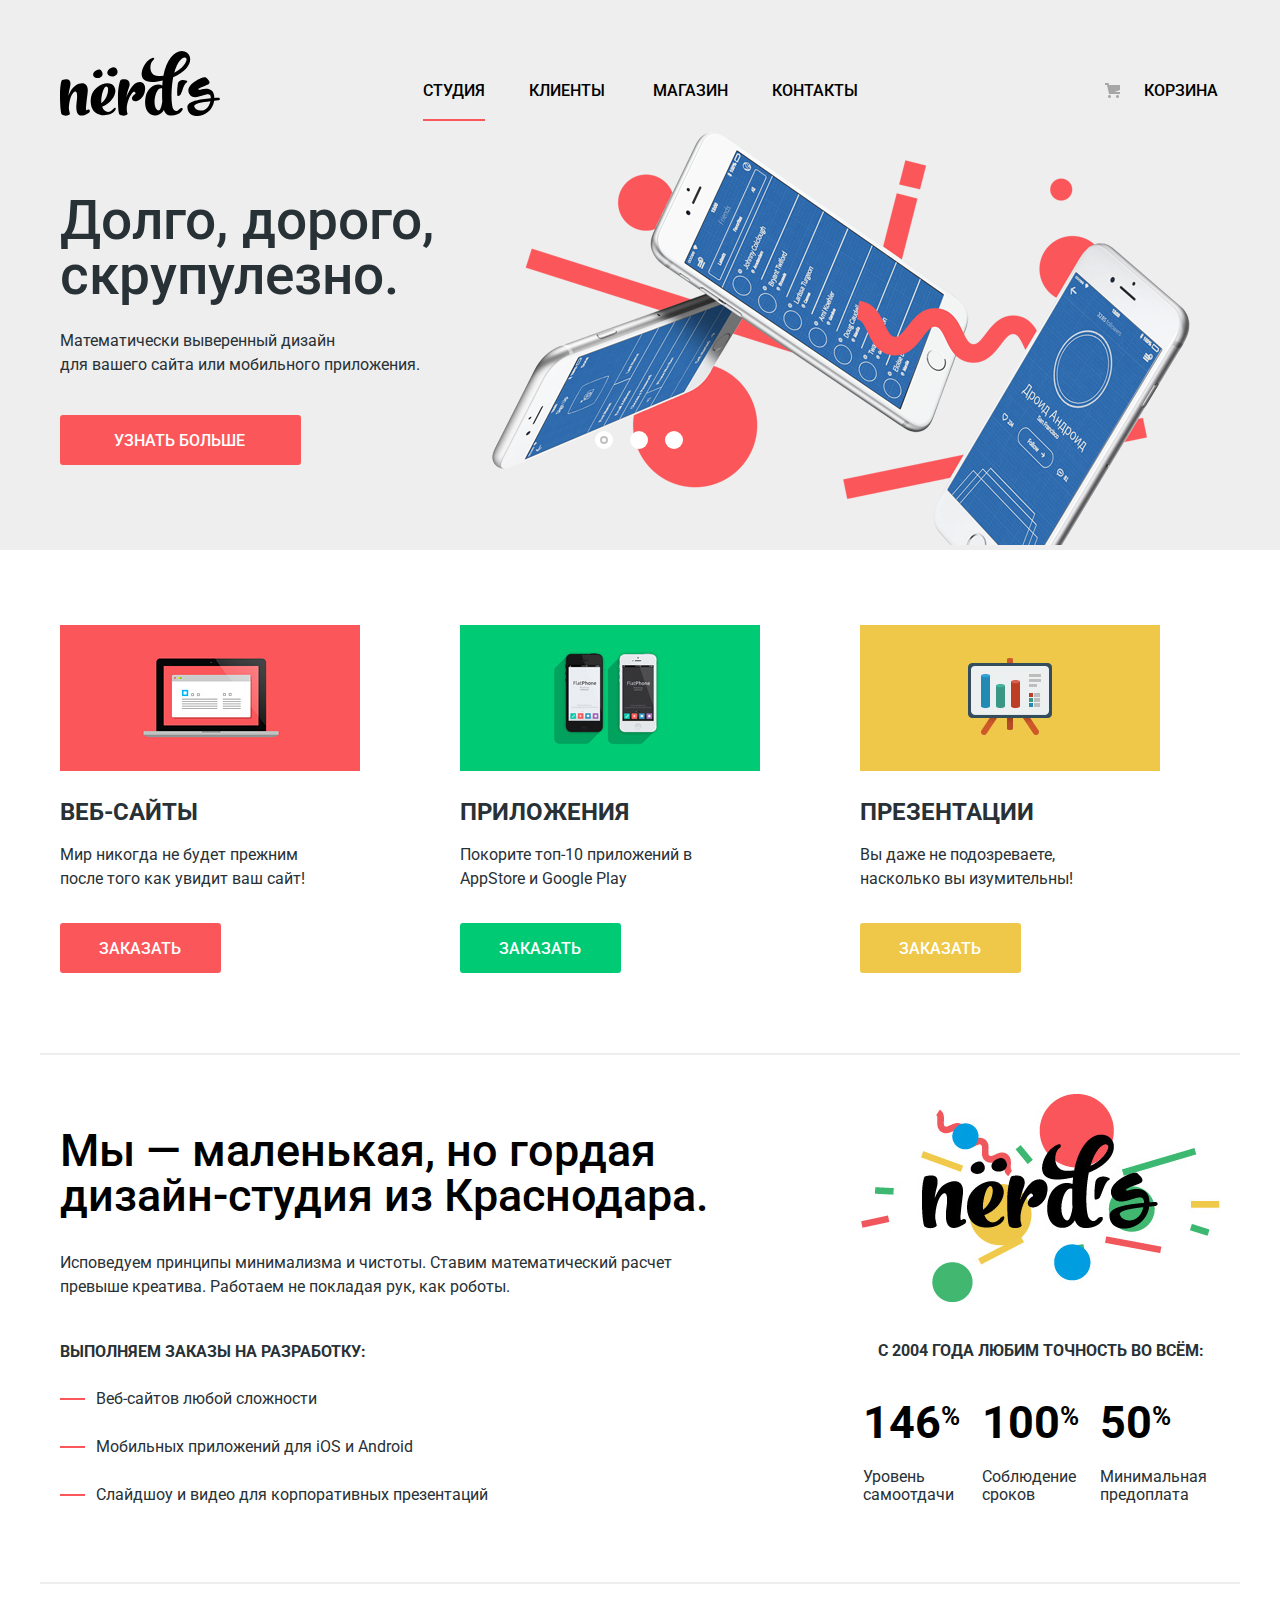
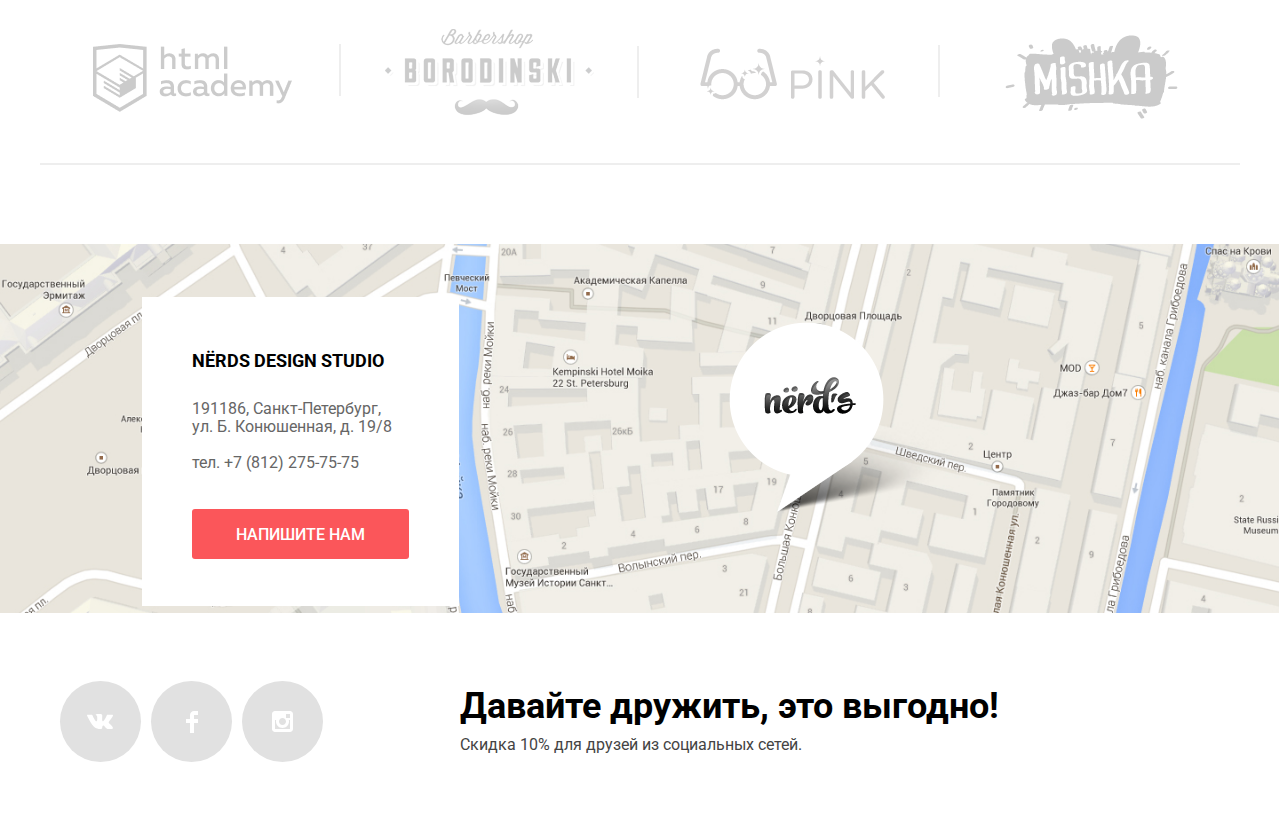
==== commit 95357797: "Финал" ====
--- a/index.html
+++ b/index.html
@@ -7,7 +7,7 @@
   <title>Nёrd's</title>
   <link href="https://fonts.googleapis.com/css2?family=Roboto:wght@400;500;700&display=swap" rel="stylesheet">
   <link rel="stylesheet" href="css/normalize.css">
-  <link rel="stylesheet" href="css/style.css">
+  <link rel="stylesheet" href="css/minify.css">
 </head>
 
 <body>
--- a/css/minify.css
+++ b/css/minify.css
@@ -0,0 +1 @@
+.browser,.cart-item::before{background-repeat:no-repeat}.inner-logo:active,.sort-btn{opacity:.3}.main-header,.range-controls{background-color:var(--basic-gray)}.price-controls label,body{font-family:Roboto,Arial,sans-serif}.btn-filter,.filters legend,.order-title,.price-controls label,.site-navigation,.sort-btn{text-transform:uppercase}.btn,.btn-filter,.filter-option label,.inner-logo{cursor:pointer}.contacts-tel,.sort-btn,a{text-decoration:none}.client-form textarea,.modal-title,.price-label,.statistics-wrap{box-sizing:border-box}:root{--advance-black:#000000;--basic-black:#283136;--basic-gray:#EEEEEE;--advance-grey:#C4C4C4;--modal-shadow:rgba(0, 0, 0, 0.4);--modal-close:rgba(251, 86, 90, 0.3);--range-control-shadow:rgba(0, 0, 0, 0.15);--btn-shadow:rgba(0, 1, 1, 0.1);--checkbox:#4D4D4D;--icon-color:#E1E1E1;--paginator-background:rgba(0, 0, 0, 0.0001);--special-red:#FB565A;--special-red-hower:#E74246;--special-red-focus:#D7373B;--special-green:#00CA74;--special-green-hower:#00BC6C;--special-green-focus:#00AA62;--special-yellow:#EFC849;--special-yellow-hower:#EAB534;--special-yellow-focus:#E5A722;--special-gray:#444444;--extra-gray:#666666;--special-white:#ffffff;--special-paginator-grey:#DFDFDF;--special-scale-grey:#D7DCDF;--special-toggle-grey:#ABABAB;--current-dot:#C1C1C1}body{min-width:1200px;padding:0;margin:0;font-weight:400;font-size:16px;line-height:24px;color:var(--basic-black)}img{max-width:100%;height:auto}.page{height:100%}.container{width:1160px;margin:0 auto;padding-left:20px;padding-right:20px}.main-header{padding-top:45px}.inner-header{margin-bottom:52px}.header-logo{flex-shrink:0;width:160px;height:65px;margin-right:203px}.site-navigation{font-weight:500;line-height:30px;color:var(--advance-black)}.site-navigation-wrapper{display:flex;justify-content:flex-start;align-items:center}.site-navigation-item{margin-right:44px}.site-navigation-item:nth-child(2n){margin-right:48px}.site-navigation-menu{display:flex;flex-wrap:wrap;justify-content:flex-start;align-items:center;margin:17px 188px 0 0;padding:0;list-style:none}.cart{margin-top:17px}.cart .cart-item{position:relative;margin-right:0;padding-left:50px}.cart-item::before{content:"";position:absolute;top:20px;left:11px;width:15px;height:15px;background-image:url(../img/cart-icon.svg);background-position:0 0}.cart a,.site-navigation-menu a{display:block;margin:0;padding:13px 0;color:var(--advance-black)}.page-catalog,.sort-block,.sort-list{display:flex}.navigation-current{position:relative;top:1px;border-bottom:2px solid var(--special-red)}.cart a:hover,.site-navigation-menu a:hover{color:var(--special-red)}.cart a:focus,.site-navigation-menu a:focus{color:var(--advance-black);opacity:.3}.main-title{margin:0;padding-top:72px;padding-bottom:110px;padding-right:18px;font-size:55px;line-height:55px;font-weight:500;text-align:center;color:var(--advance-black)}.sort-block{flex-wrap:wrap;justify-content:space-between;align-items:baseline;margin-bottom:48px}.order-list,.sort-list{flex-wrap:wrap;list-style:none}.sort-list{margin:0;padding:0}.sort-list-item{margin-right:25px}.sort-list-item:last-child{margin-right:48px}.sort-btn{font-size:14px;line-height:18px;color:var(--advance-black)}.sort-icon{opacity:.2}.sort-down{margin-right:14px}.sort-up-icon{transform:rotate(180deg)}.sort-btn:hover,.sort-icon:hover{color:var(--advance-black);opacity:.6}.sort-active,.sort-btn-visited,.sort-btn:active,.sort-btn:visited,.sort-icon:active{opacity:1;color:var(--advance-black)}.filters{width:260px;margin-right:140px}.filter-item{padding:0;margin:0 0 51px;border:none}.range-filter{width:260px;margin-top:35px}.range-controls{position:relative;height:41px;margin-bottom:14px;padding-top:39px;padding-left:20px;padding-right:20px;border-radius:3px}.range-controls .scale{height:2px;background:var(--special-scale-grey)}.range-controls .bar{width:70%;height:2px;background:var(--special-green)}.range-controls .toggle{position:absolute;top:31px;left:0;width:4px;height:4px;padding:0;border:8px solid var(--special-white);background-color:var(--special-toggle-grey);border-radius:50%;box-shadow:0 2px 1px var(--range-control-shadow);cursor:pointer}.btn-filter:active,.btn-green:focus,.btn-yellow:focus,.btn:active,.paginator-list-item:active,.social-button:active{box-shadow:inset 0 3px 0 var(--btn-shadow)}.range-controls .toggle-min{left:18px}.range-controls .toggle-max{left:160px}.price-controls{display:flex;justify-content:space-between}.filters legend{font-size:18px;line-height:30px;font-weight:700;margin-bottom:14px;color:var(--advance-black)}.price-controls label{font-size:16px;line-height:22px;color:var(--basic-black)}.price-controls input{width:60px;margin-left:10px;padding:10px 10px 10px 8px;text-align:center;color:var(--basic-black);line-height:22px;border:none;border-radius:5px;background:var(--basic-gray);font-family:inherit;font-size:inherit}.max-price input{margin-left:8px;padding:10px}.filter ul{margin:0;padding:0;list-style:none}.btn-filter{font-size:16px;line-height:18px;font-weight:500;padding:17px 89px 15px 88px;text-align:center;color:var(--advance-black);background-color:var(--basic-gray);border-radius:3px;border:none}.btn-filter:hover{background-color:var(--special-paginator-grey)}.btn-filter:active{opacity:.6}.filter-option{margin:0;padding:0;border:none}.radio-filter{margin-bottom:24px}.checkbox-filter{margin-bottom:27px}.filter-item-ckeckbox{margin-bottom:23px}.filter-item-one,.radio-btn-item{margin-bottom:22px}.filter-item-four,.filter-item-three,.filter-item-two{margin-bottom:21px}.filter-item-five{margin-bottom:23px}.filter-option label{font-family:Roboto,Arial,sans-serif;position:relative;display:block;user-select:none;font-size:16px;line-height:19px;padding-left:37px;color:var(--basic-black)}.filter-input-checkbox+label::before,.filter-input-checkbox:checked+label::after,.filter-input-radio+label::before,.filter-input-radio:checked+label::after{position:absolute;opacity:.4;content:""}.filter-input-checkbox+label::before{left:1px;top:-1px;width:18px;height:18px;border:2px solid var(--checkbox);border-radius:2px}.filter-input-checkbox:checked+label::after{top:-1px;left:5px;width:22px;height:17px;background-image:url(../img/tick.svg)}.filter-input-radio+label::before{left:-1px;top:-3px;width:19px;height:19px;border:3px solid var(--checkbox);border-radius:50%}.filter-input-radio:checked+label::after{left:7px;top:5px;width:9px;height:9px;background-color:var(--checkbox);border-radius:50%}.filter-input-checkbox:focus+label:after,.filter-input-checkbox:focus+label:before,.filter-input-checkbox:hover+label::after,.filter-input-checkbox:hover+label::before,.filter-input-radio:focus+label:after,.filter-input-radio:focus+label:before,.filter-input-radio:hover+label::after,.filter-input-radio:hover+label::before{opacity:1}.filter-input-checkbox:disabled,.filter-input-radio:disabled{opacity:.1}.btn:active .btn-text,.filter-input-checkbox:disabled+label,.filter-input-radio:disabled+label{opacity:.3}.order{margin-bottom:39px;padding-bottom:80px;border-bottom:2px solid var(--basic-gray)}.order-list{display:flex;justify-content:flex-start;margin:0;padding:0}.order-list-item{width:300px;margin-right:100px}.order-list-item:nth-child(3){margin-right:0}.order-illustration{margin-bottom:19px}.order-title{margin:0 0 16px;font-size:24px;line-height:30px;font-weight:700}.order-text{margin:0 0 32px;padding-right:40px;text-align:left}.btn,.price-label{text-align:center}.btn{display:inline-block;padding:17px 40px 15px 39px;font-size:16px;line-height:18px;font-weight:500;vertical-align:center;color:var(--special-white);text-transform:uppercase;background-color:var(--special-red);border-radius:3px;border:none}.price-label h3,.sort-title{font-size:18px;line-height:30px;color:var(--advance-black);font-weight:700;text-transform:uppercase}.btn:active{background-color:var(--special-red-focus)}.btn:hover{background-color:var(--special-red-hower)}.btn.disabled{cursor:default;opacity:.5;background-color:var(--special-red)}.btn-green{background-color:var(--special-green)}.btn-yellow{background-color:var(--special-yellow)}.btn-green:hover{background-color:var(--special-green-hower)}.btn-green:focus{background-color:var(--special-green-focus)}.btn-yellow:hover{background-color:var(--special-yellow-hower)}.btn-yellow:focus{background-color:var(--special-yellow-focus)}.catalog{margin-bottom:55px}.sort-title{margin:0 266px 0 0}.catalog-list{display:flex;flex-wrap:wrap;justify-content:space-between;margin:0;padding:0;list-style:none}.catalog-list-item{position:relative;width:360px;min-height:578px;margin-bottom:23px;overflow:hidden}.catalog-image{width:358px;height:578px;margin:0;object-fit:contain;border:1px solid var(--advance-grey);border-radius:0 0 6px 6px}.browser{width:360px;min-height:40px;background-image:url(../img/browser.svg);background-position:0 0;opacity:.12}.slider-item:nth-child(1),.slider-item:nth-child(2),.slider-item:nth-child(3){background-repeat:no-repeat;background-position:398px -6px}.price-label{display:none;position:absolute;border-radius:0 0 6px 6px;width:100%;min-height:231px;bottom:7px;left:0;padding:8px 53px 36px 52px;background-color:var(--basic-gray)}.slider-item,.slider-list{min-height:430px;width:1160px}.catalog-list-item:hover .browser,.catalog-list-item:hover .price-label{display:block;opacity:1}.price-label h3{margin:19px 0 12px;cursor:pointer}.price-label h3:hover{color:var(--special-red)}.price-label h3:active{color:var(--advance-black);opacity:.3}.price-label p{font-size:16px;line-height:18px;margin:0 0 33px;color:var(--extra-gray)}.price-label .sedona-text-label{padding-left:27px;padding-right:29px}.price-label .barbershop-text-label{padding-left:44px;padding-right:44px}.price-label .mishka-text-label{padding-left:25px;padding-right:27px}.price-label .btn{display:block;width:200px;margin:0 auto;border-radius:3px}.site-footer{margin-top:68px;padding-bottom:68px}.site-footer-wrapper{display:flex;align-items:center}.socials-list{display:flex;justify-content:center;align-items:center;margin:0 127px 0 0;padding:0;list-style:none}.socials-item{margin-right:10px}.social-button{display:flex;justify-content:center;align-items:center;width:81px;height:81px;background-color:var(--icon-color);border-radius:50%}.social-button:hover{background-color:var(--special-red-hower)}.social-button:active{background-color:var(--special-red-focus)}.social-button:active path{opacity:.3}.discount{width:660px}.discount-title{font-size:36px;line-height:36px;font-weight:700;margin:0 0 10px;color:var(--advance-black)}.discount-text{margin:0;font-size:16px;line-height:22px;color:var(--special-gray)}.features{margin-bottom:75px;background-color:var(--basic-gray)}.slider{position:relative;width:1160px}.slider-list{position:relative;margin:0;padding:0;list-style:none;overflow:hidden}.slider-item{position:absolute;text-align:left;z-index:1;opacity:0}.slider-item-active{opacity:1;z-index:2}.slider-item:nth-child(1){background-image:url(../img/nerds-index-slide1.png)}.slider-item:nth-child(2){background-image:url(../img/nerds-index-slide2.png)}.slider-item:nth-child(3){background-image:url(../img/nerds-index-slide3.png)}.slider-promo{width:538px;font-size:55px;font-weight:500;line-height:55px;margin:0 0 26px;padding-top:73px}.slider-item:nth-child(2) .slider-promo,.slider-text{margin-bottom:38px}.slider-text{width:416px}.slider-item:nth-child(2) .slider-text{margin-bottom:26px}.slider-item:nth-child(3) .slider-promo{width:500px;margin-bottom:38px}.slider-item:nth-child(3) .slider-text{width:350px;margin-bottom:26px}.slider-navigation{position:absolute;display:flex;justify-content:space-between;min-width:88px;bottom:94px;right:537px;z-index:20;width:88px;margin:0;padding:0;list-style:none}.slider-navigation-dots .navigation-dots{position:relative;padding:0;width:18px;height:18px;background-color:var(--special-white);border:0;border-radius:50%;cursor:pointer}.current-dot::before{content:"";position:absolute;top:5px;left:5px;width:4px;height:4px;background-color:var(--special-white);border-radius:50%;border:2px solid var(--current-dot)}.slider-item .btn{padding:17px 56px 15px 54px;border-radius:3px}.advertising{display:flex;margin-bottom:51px}.advertising-wrap{width:900px;margin-right:121px;padding-top:34px}.advertising-principles-title{font-size:45px;font-weight:500;line-height:45px;margin:0 0 33px;color:var(--advance-black)}.advertising-principles-text{margin:0 0 41px}.work-title{font-size:16px;line-height:24px;padding:0;margin:0 0 23px;font-weight:700;text-transform:uppercase;color:var(--basic-black)}.contacts-title,.paginator-list-item a,.paginator-list-item.btn,.statistics-item,.statistics-item sup{color:var(--advance-black)}.work-list{padding:0;margin:0;list-style:none}.work-list-item{position:relative;padding-left:36px;margin-bottom:24px}.work-list-item::before{content:"";position:absolute;left:0;top:44%;width:25px;height:2px;background-color:var(--special-red)}.statistics-wrap{width:360px}.statistics-img{width:360px;height:208px}.statistics-title{margin:0;padding-top:37px;padding-left:2px;padding-bottom:25px;font-weight:700;text-align:center;text-transform:uppercase}.statistics-item{width:120px;font-size:45px;line-height:64px;font-weight:700;text-align:left}.statistics-item sup{font-size:26px;line-height:40px}.statistics-text-item{font-size:inherit;line-height:18px;padding-top:10px}.product{margin-bottom:79px;padding-top:44px;padding-bottom:37px;border-top:2px solid var(--basic-gray);border-bottom:2px solid var(--basic-gray)}.paginator-list,.product-list{display:flex;margin:0;list-style:none}.product-list-item{position:relative}.product-adjustment-one::after,.product-adjustment-three::after,.product-adjustment-two::after{position:absolute;width:2px;height:52px;background-color:var(--basic-gray);content:""}.product-list{flex-wrap:wrap;justify-content:space-between;padding:0;align-items:center}.product-adjustment-one{padding-left:33px;padding-top:8px}.product-adjustment-two{padding-right:13px}.product-adjustment-three{padding-right:27px}.product-adjustment-four{padding-top:7px;padding-right:42px}.product-adjustment-one::after{left:279px;top:8px}.product-adjustment-two::after{left:252px;top:17px}.product-adjustment-three::after{left:238px;top:-3px}.product-list-item img{opacity:.2;cursor:pointer}.product-list-item img:hover{opacity:1}.product-list-item img:active{opacity:.1}.paginator{padding-top:25px;padding-bottom:5px}.paginator-list{flex-wrap:wrap;justify-content:flex-start;padding:0}.paginator-list-item a{display:block;font-weight:500;line-height:18px}.paginator-list-item{margin-right:11px;padding:17px 20px 15px;background-color:var(--basic-gray);border-radius:3px;cursor:pointer}.paginator-list-item.btn{padding:17px 77px 15px 78px;background-color:var(--basic-gray)}.paginator-list-item:hover{background-color:var(--special-paginator-grey)}.paginator-list-item:active{opacity:.6}.pagination-visited-item,.paginator-list-item a:visited{padding:12px 18px;border:3px solid #DBDBDB;background:var(--paginator-background)}.information-wrap,.modal-window{background-color:var(--special-white)}.contacts-wrapper{display:flex;justify-content:center;align-items:center;padding-right:1px}.map{position:relative}.map img{display:block;width:100%}.information-wrap{position:absolute;left:142px;top:53px;padding:49px 50px 47px;text-align:left}.contacts-title{margin:0 0 24px;font-size:18px;line-height:30px;font-weight:700;text-transform:uppercase}.contacts-tel a,.contacts-text{color:var(--extra-gray)}.contacts-text{margin:0 0 18px;line-height:18px}.contacts-tel{margin:0 0 37px;line-height:18px;cursor:pointer}.client-form label,.modal-title{font-weight:700;color:var(--advance-black)}.btn-contact{padding:17px 44px 15px}.marker{position:absolute;left:57%;top:21%}.modal{display:none}.modal-show{display:block}.modal-window{min-width:580px;min-height:500px;position:fixed;top:198px;left:331px;box-shadow:0 20px 40px var(--modal-shadow);padding:63px 101px 27px 96px;z-index:30}.client-form{display:grid;grid-template-rows:repeat(3,77px);grid-template-columns:repeat(2,1fr);grid-column-gap:40px;grid-row-gap:34px}.modal-title{width:311px;font-size:45px;line-height:53px;margin:0 0 37px}.client-form label{display:block;margin-bottom:9px;font-size:16px;line-height:18px}.client-form input,.client-form textarea{line-height:18px;font-weight:400;outline:0;display:block}.client-form input{width:323px;padding:16px 16px 12px;font-size:16px;border:2px solid var(--special-toggle-grey);background-color:transparent;color:var(--special-gray);opacity:.5}.client-form input:hover{border:2px solid var(--extra-gray)}.client-form input:focus{color:var(--special-gray);opacity:1;border:2px solid var(--advance-black)}.client-form input:invalid{color:var(--special-red);border:2px solid var(--special-red);opacity:1}.client-form textarea{width:760px;min-height:118px;padding-left:16px;padding-top:16px;color:var(--special-gray);border:2px solid var(--special-toggle-grey);opacity:.5}.client-form textarea:hover{border:2px solid var(--extra-gray)}.client-form textarea:focus{color:var(--special-gray);opacity:1;border:2px solid var(--advance-black)}.client-form .btn{display:block;margin-top:14px;padding:17px 84px 15px 85px}.person-block{grid-column:1/2;grid-row:1/2}.email-block{grid-column:2/3;grid-row:1/2}.message-block{grid-column:1/3;grid-row:2/3}.submit-block{grid-column:1/2;grid-row:3/4;padding-top:68px}.modal-close{position:absolute;top:65px;right:95px;width:21px;height:21px;background-color:transparent;border:0;cursor:pointer}.modal-close::after,.modal-close::before{content:"";position:absolute;width:5px;height:26px;background-color:var(--modal-close)}.modal-close::before{transform:rotate(45deg)}.modal-close::after{transform:rotate(-45deg)}.modal-close:hover::after,.modal-close:hover::before{background-color:var(--special-red-hower)}.modal-close:active::after,.modal-close:active::before{opacity:.1}.visually-hidden:not(:focus):not(:active),input[type=checkbox].visually-hidden,input[type=radio].visually-hidden{position:absolute;width:1px;height:1px;margin:-1px;border:0;padding:0;white-space:nowrap;clip-path:inset(100%);clip:rect(0 0 0 0);overflow:hidden}
